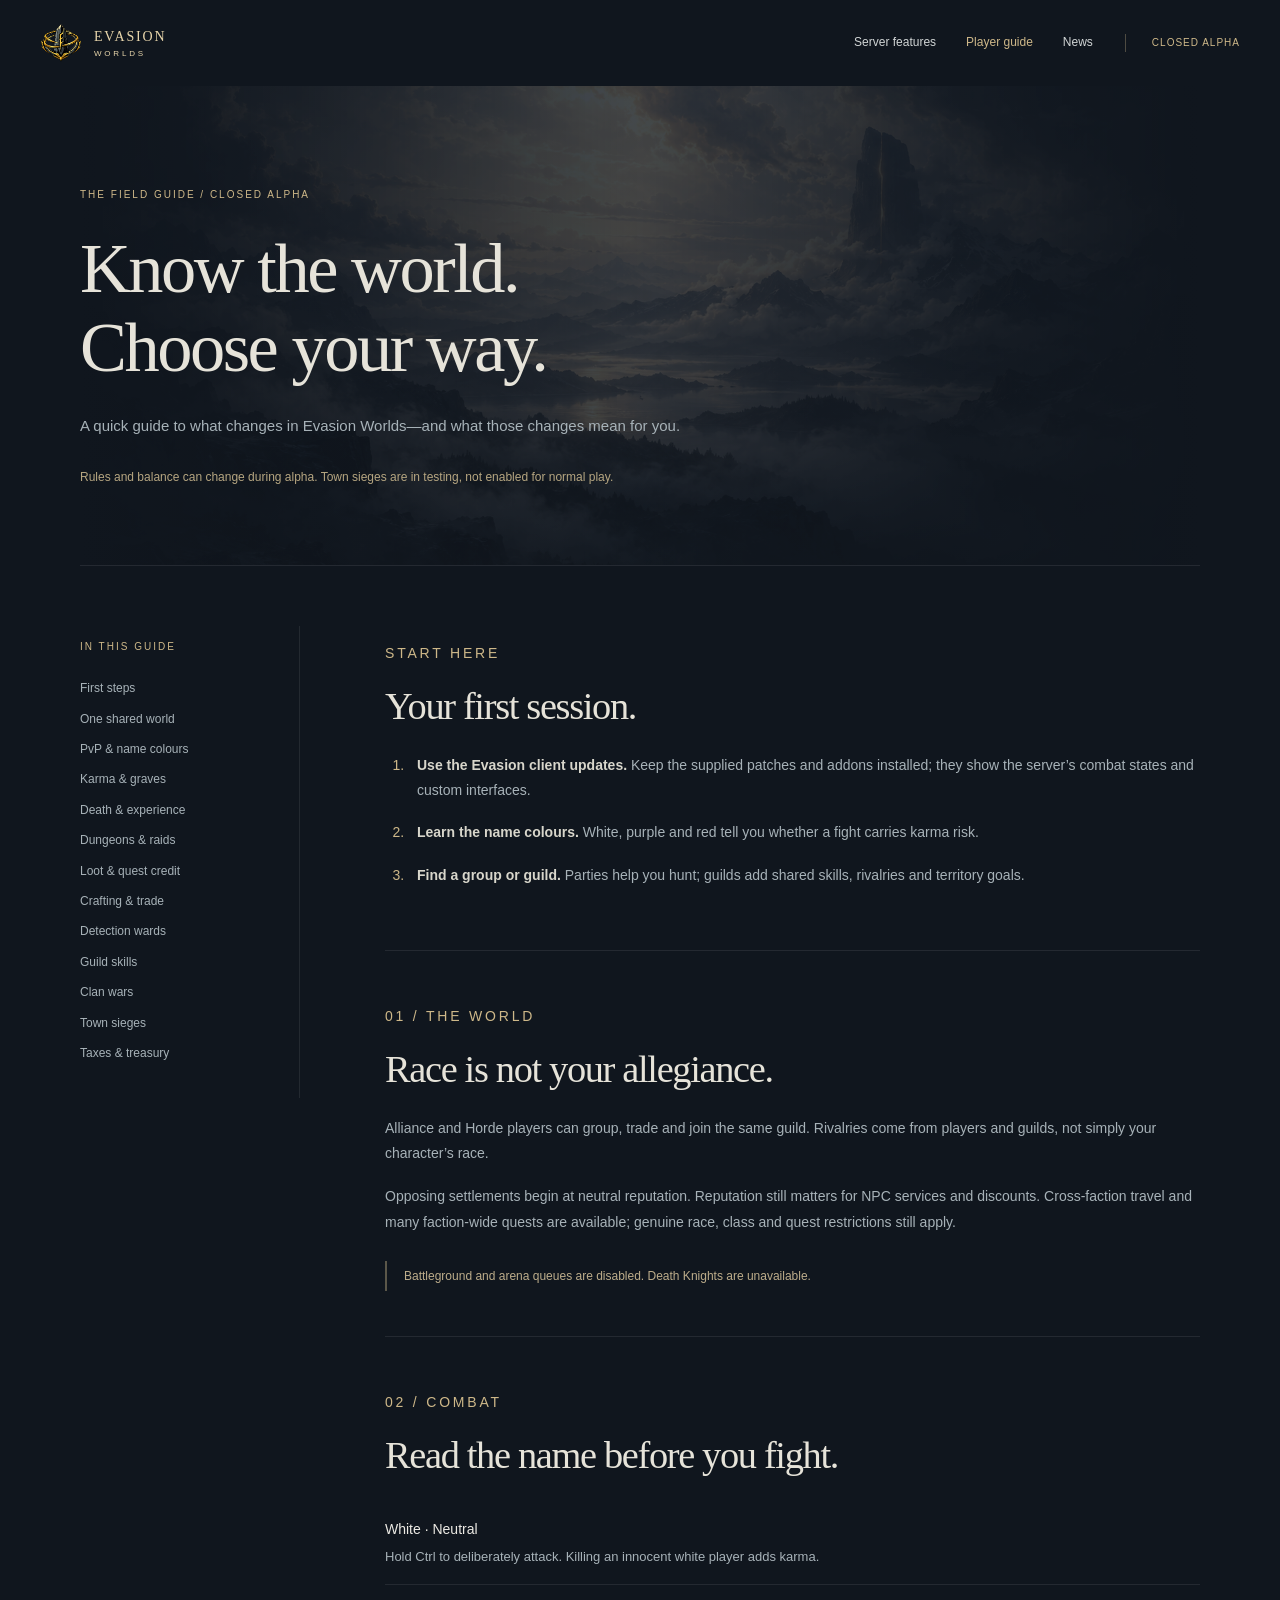
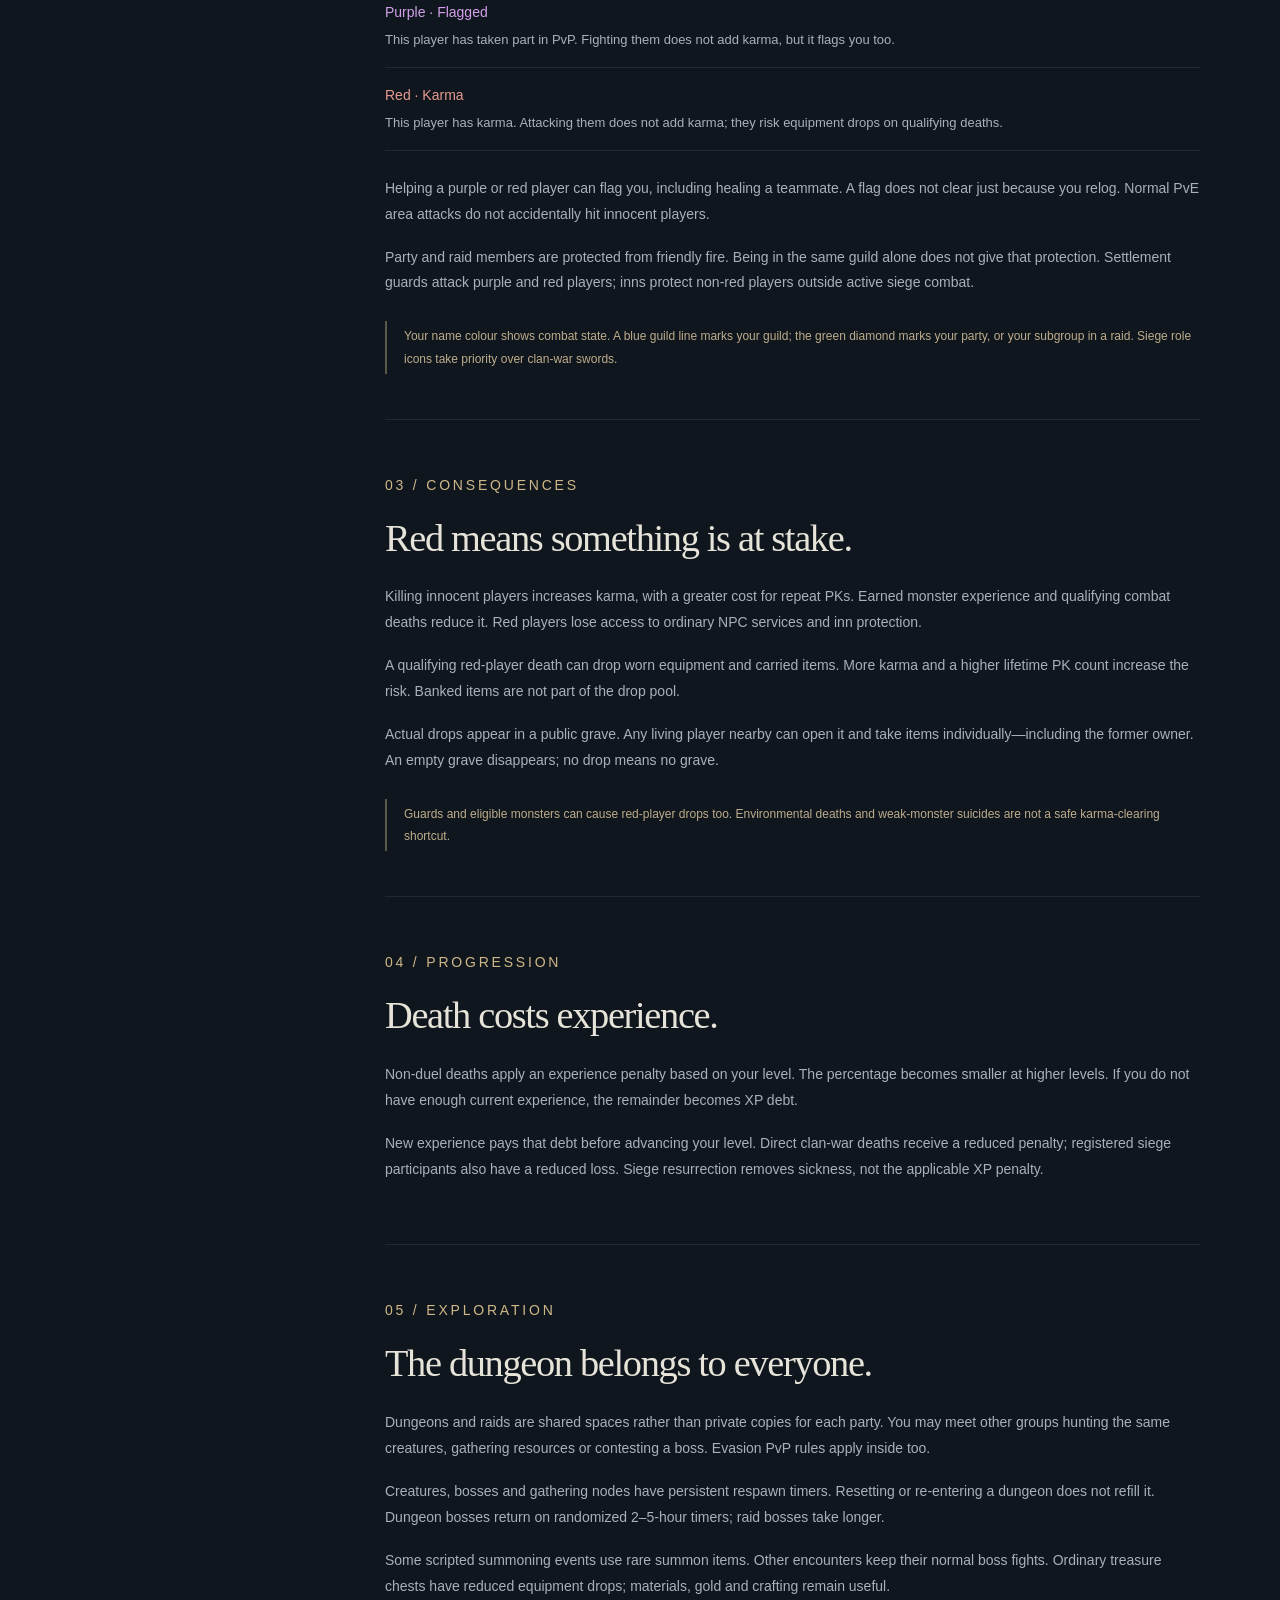
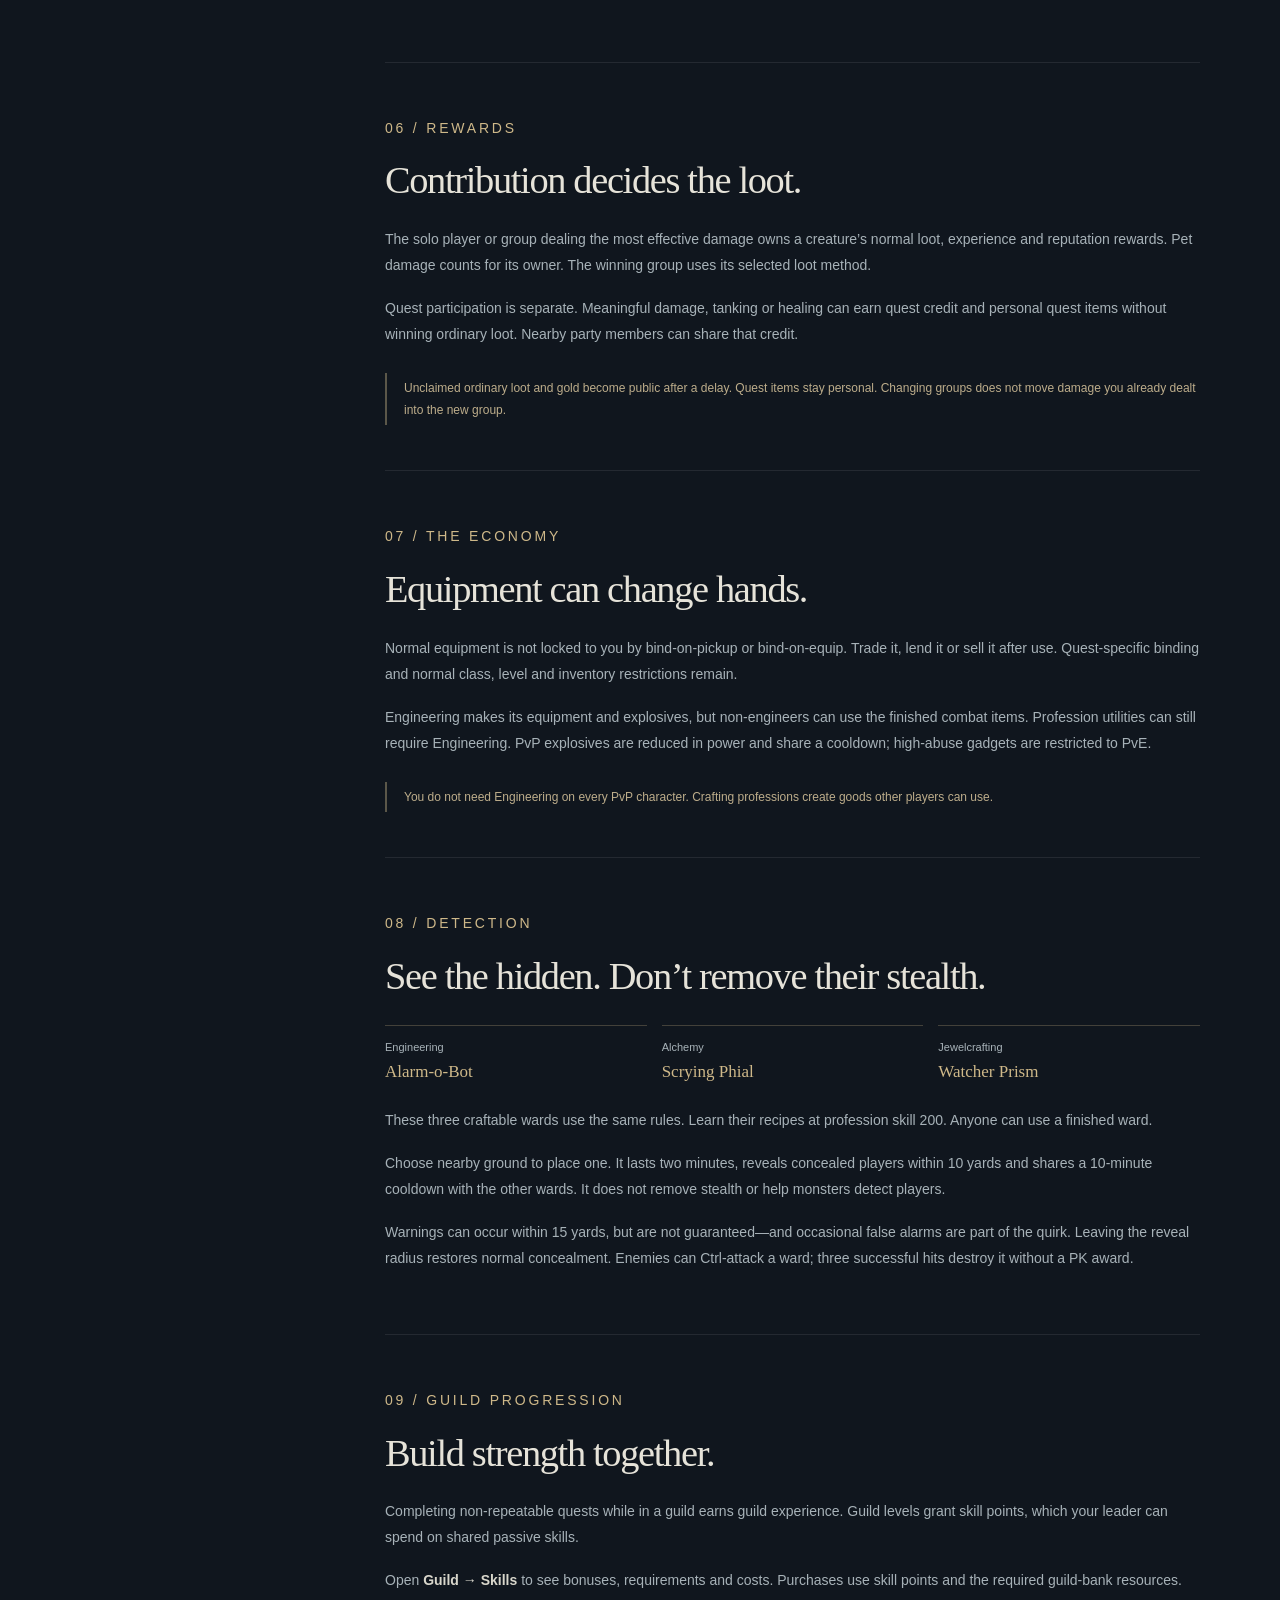
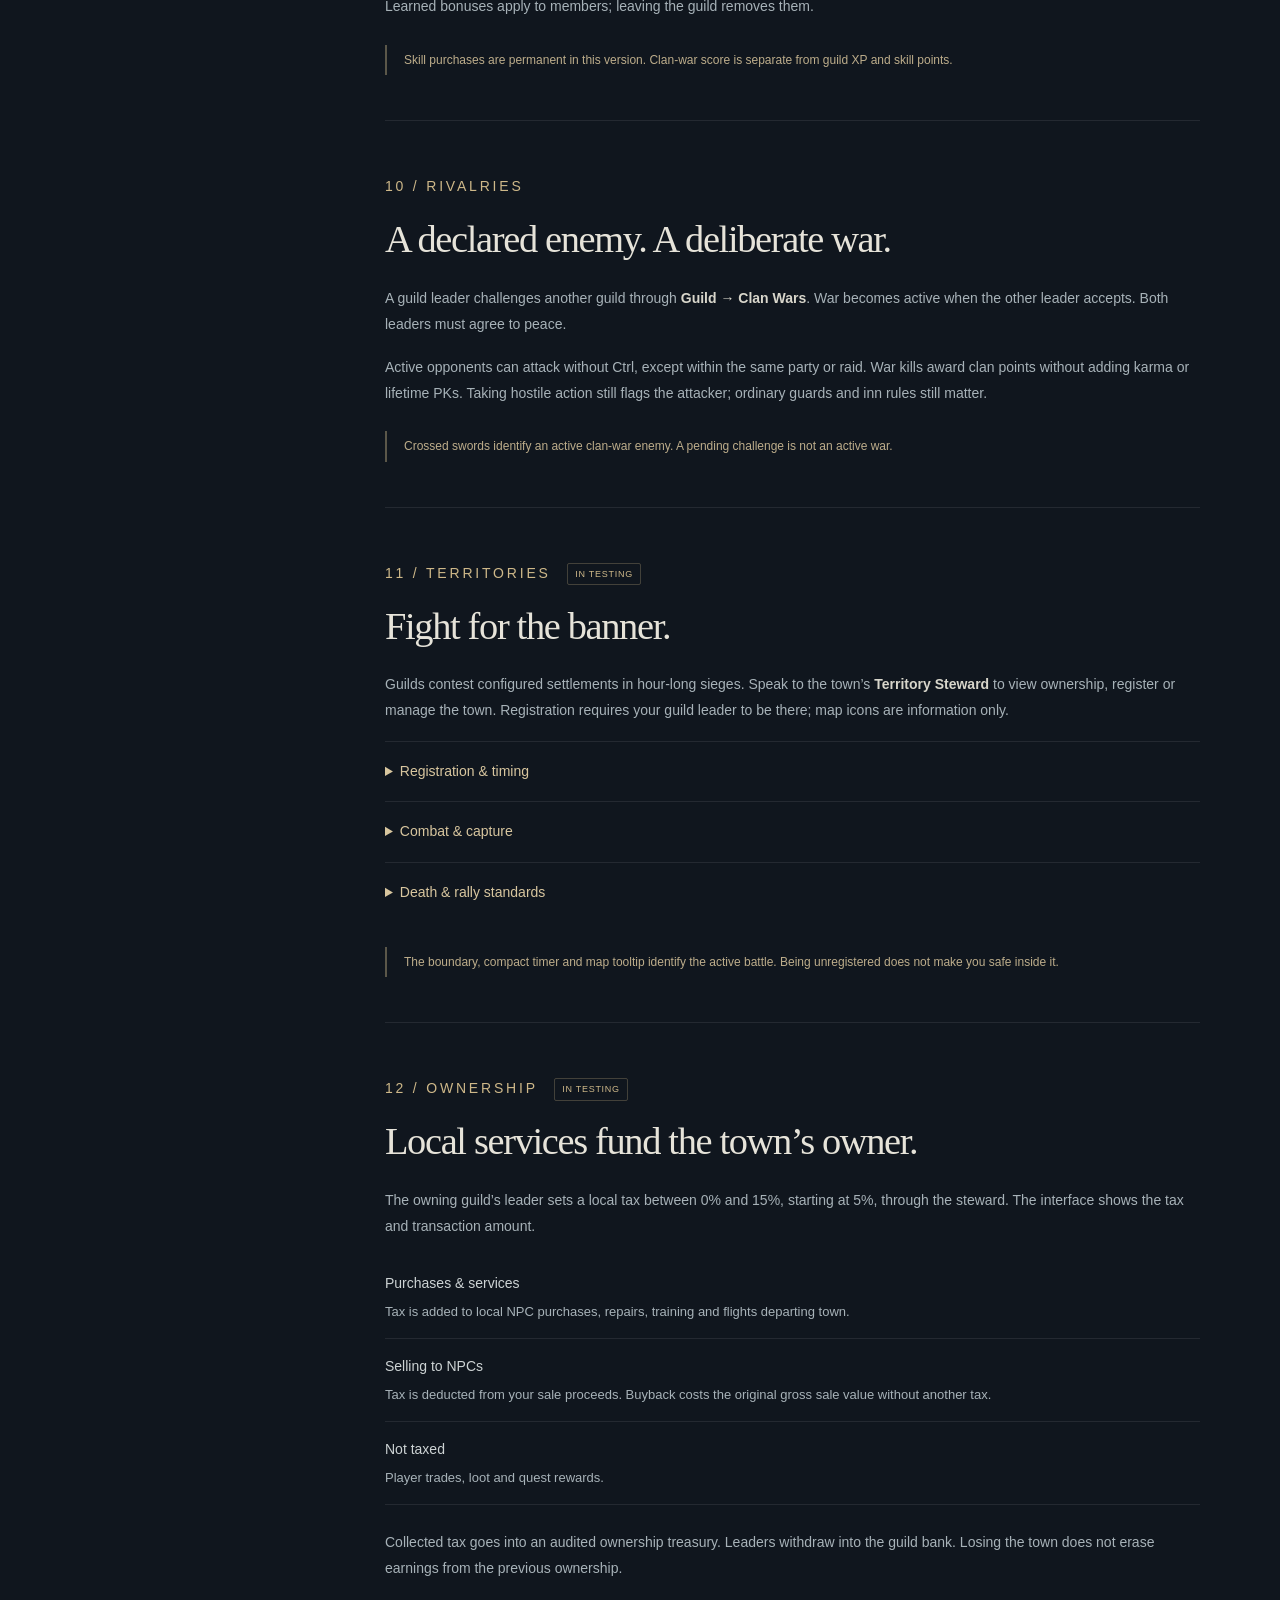
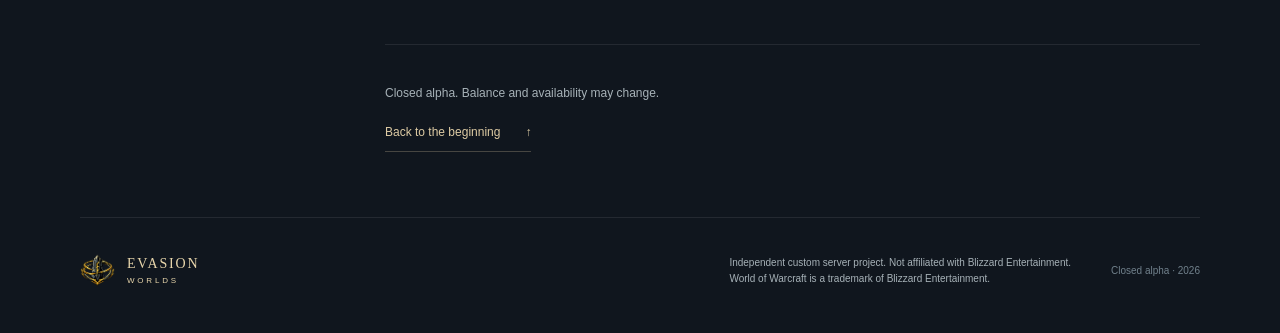
==== guide.html @ bc874b9b "Add practical player onboarding guide for Evasion systems" ====
<!doctype html>
<html lang="en">
<head>
  <meta charset="utf-8">
  <meta name="viewport" content="width=device-width,initial-scale=1">
  <meta name="theme-color" content="#10161e">
  <meta name="description" content="Learn Evasion Worlds: PvP flags, karma, graves, shared dungeons, crafting, guild skills, clan wars, town sieges and taxes.">
  <meta property="og:title" content="Evasion Worlds · Player Guide">
  <meta property="og:description" content="The rules of the world, explained. A practical guide for closed-alpha players.">
  <meta property="og:image" content="https://monolitas.github.io/Evasion-Wow-website/assets/mist-world.png">
  <title>Player Guide · Evasion Worlds</title>
  <link rel="icon" href="assets/evasion-worlds-mark.png" type="image/png">
  <link rel="stylesheet" href="styles.css">
  <link rel="stylesheet" href="guide.css">
</head>
<body class="guide-page">
  <a class="skip-link" href="#main">Skip to content</a>
  <header class="site-header">
    <a class="brand" href="index.html" aria-label="Evasion Worlds home"><img src="assets/evasion-worlds-mark.png" width="42" height="42" alt=""><span>EVASION <small>WORLDS</small></span></a>
    <button class="menu-toggle" aria-controls="navigation" aria-expanded="false" aria-label="Open navigation">Menu <span aria-hidden="true">☰</span></button>
    <nav id="navigation" aria-label="Main navigation"><a href="index.html#progress">Server features</a><a href="guide.html" aria-current="page">Player guide</a><a href="index.html#join">News</a></nav>
    <span class="alpha-label">Closed alpha</span>
  </header>
  <main id="main">
    <section class="guide-hero section-inner" aria-labelledby="guide-title">
      <p class="eyebrow">The field guide / Closed alpha</p>
      <h1 id="guide-title">Know the world.<br>Choose your way.</h1>
      <p>A quick guide to what changes in Evasion Worlds—and what those changes mean for you.</p>
      <p class="guide-note">Rules and balance can change during alpha. Town sieges are in testing, not enabled for normal play.</p>
    </section>
    <div class="guide-layout section-inner">
      <aside class="guide-index">
        <nav aria-label="Guide topics">
          <p class="eyebrow">In this guide</p>
          <a href="#first-steps">First steps</a><a href="#shared-world">One shared world</a>
          <a href="#pvp">PvP &amp; name colours</a><a href="#karma">Karma &amp; graves</a>
          <a href="#death">Death &amp; experience</a><a href="#dungeons">Dungeons &amp; raids</a>
          <a href="#loot">Loot &amp; quest credit</a><a href="#crafting">Crafting &amp; trade</a>
          <a href="#wards">Detection wards</a><a href="#guilds">Guild skills</a>
          <a href="#clan-wars">Clan wars</a><a href="#sieges">Town sieges</a>
          <a href="#taxes">Taxes &amp; treasury</a>
        </nav>
      </aside>
      <div class="guide-articles">
        <section class="guide-section" id="first-steps" aria-labelledby="first-title">
          <p class="eyebrow">Start here</p><h2 id="first-title">Your first session.</h2>
          <ol class="first-steps"><li><strong>Use the Evasion client updates.</strong> Keep the supplied patches and addons installed; they show the server’s combat states and custom interfaces.</li><li><strong>Learn the name colours.</strong> White, purple and red tell you whether a fight carries karma risk.</li><li><strong>Find a group or guild.</strong> Parties help you hunt; guilds add shared skills, rivalries and territory goals.</li></ol>
        </section>
        <section class="guide-section" id="shared-world" aria-labelledby="shared-title">
          <p class="eyebrow">01 / The world</p><h2 id="shared-title">Race is not your allegiance.</h2>
          <p>Alliance and Horde players can group, trade and join the same guild. Rivalries come from players and guilds, not simply your character’s race.</p>
          <p>Opposing settlements begin at neutral reputation. Reputation still matters for NPC services and discounts. Cross-faction travel and many faction-wide quests are available; genuine race, class and quest restrictions still apply.</p>
          <p class="guide-tip">Battleground and arena queues are disabled. Death Knights are unavailable.</p>
        </section>
        <section class="guide-section" id="pvp" aria-labelledby="pvp-title">
          <p class="eyebrow">02 / Combat</p><h2 id="pvp-title">Read the name before you fight.</h2>
          <dl class="colour-key"><div class="state-white"><dt>White · Neutral</dt><dd>Hold Ctrl to deliberately attack. Killing an innocent white player adds karma.</dd></div><div class="state-purple"><dt>Purple · Flagged</dt><dd>This player has taken part in PvP. Fighting them does not add karma, but it flags you too.</dd></div><div class="state-red"><dt>Red · Karma</dt><dd>This player has karma. Attacking them does not add karma; they risk equipment drops on qualifying deaths.</dd></div></dl>
          <p>Helping a purple or red player can flag you, including healing a teammate. A flag does not clear just because you relog. Normal PvE area attacks do not accidentally hit innocent players.</p>
          <p>Party and raid members are protected from friendly fire. Being in the same guild alone does not give that protection. Settlement guards attack purple and red players; inns protect non-red players outside active siege combat.</p>
          <p class="guide-tip">Your name colour shows combat state. A blue guild line marks your guild; the green diamond marks your party, or your subgroup in a raid. Siege role icons take priority over clan-war swords.</p>
        </section>
        <section class="guide-section" id="karma" aria-labelledby="karma-title">
          <p class="eyebrow">03 / Consequences</p><h2 id="karma-title">Red means something is at stake.</h2>
          <p>Killing innocent players increases karma, with a greater cost for repeat PKs. Earned monster experience and qualifying combat deaths reduce it. Red players lose access to ordinary NPC services and inn protection.</p>
          <p>A qualifying red-player death can drop worn equipment and carried items. More karma and a higher lifetime PK count increase the risk. Banked items are not part of the drop pool.</p>
          <p>Actual drops appear in a public grave. Any living player nearby can open it and take items individually—including the former owner. An empty grave disappears; no drop means no grave.</p>
          <p class="guide-tip">Guards and eligible monsters can cause red-player drops too. Environmental deaths and weak-monster suicides are not a safe karma-clearing shortcut.</p>
        </section>
        <section class="guide-section" id="death" aria-labelledby="death-title">
          <p class="eyebrow">04 / Progression</p><h2 id="death-title">Death costs experience.</h2>
          <p>Non-duel deaths apply an experience penalty based on your level. The percentage becomes smaller at higher levels. If you do not have enough current experience, the remainder becomes XP debt.</p>
          <p>New experience pays that debt before advancing your level. Direct clan-war deaths receive a reduced penalty; registered siege participants also have a reduced loss. Siege resurrection removes sickness, not the applicable XP penalty.</p>
        </section>
        <section class="guide-section" id="dungeons" aria-labelledby="dungeon-title">
          <p class="eyebrow">05 / Exploration</p><h2 id="dungeon-title">The dungeon belongs to everyone.</h2>
          <p>Dungeons and raids are shared spaces rather than private copies for each party. You may meet other groups hunting the same creatures, gathering resources or contesting a boss. Evasion PvP rules apply inside too.</p>
          <p>Creatures, bosses and gathering nodes have persistent respawn timers. Resetting or re-entering a dungeon does not refill it. Dungeon bosses return on randomized 2–5-hour timers; raid bosses take longer.</p>
          <p>Some scripted summoning events use rare summon items. Other encounters keep their normal boss fights. Ordinary treasure chests have reduced equipment drops; materials, gold and crafting remain useful.</p>
        </section>
        <section class="guide-section" id="loot" aria-labelledby="loot-title">
          <p class="eyebrow">06 / Rewards</p><h2 id="loot-title">Contribution decides the loot.</h2>
          <p>The solo player or group dealing the most effective damage owns a creature’s normal loot, experience and reputation rewards. Pet damage counts for its owner. The winning group uses its selected loot method.</p>
          <p>Quest participation is separate. Meaningful damage, tanking or healing can earn quest credit and personal quest items without winning ordinary loot. Nearby party members can share that credit.</p>
          <p class="guide-tip">Unclaimed ordinary loot and gold become public after a delay. Quest items stay personal. Changing groups does not move damage you already dealt into the new group.</p>
        </section>
        <section class="guide-section" id="crafting" aria-labelledby="craft-title">
          <p class="eyebrow">07 / The economy</p><h2 id="craft-title">Equipment can change hands.</h2>
          <p>Normal equipment is not locked to you by bind-on-pickup or bind-on-equip. Trade it, lend it or sell it after use. Quest-specific binding and normal class, level and inventory restrictions remain.</p>
          <p>Engineering makes its equipment and explosives, but non-engineers can use the finished combat items. Profession utilities can still require Engineering. PvP explosives are reduced in power and share a cooldown; high-abuse gadgets are restricted to PvE.</p>
          <p class="guide-tip">You do not need Engineering on every PvP character. Crafting professions create goods other players can use.</p>
        </section>
        <section class="guide-section" id="wards" aria-labelledby="ward-title">
          <p class="eyebrow">08 / Detection</p><h2 id="ward-title">See the hidden. Don’t remove their stealth.</h2>
          <div class="ward-list"><span>Engineering <strong>Alarm-o-Bot</strong></span><span>Alchemy <strong>Scrying Phial</strong></span><span>Jewelcrafting <strong>Watcher Prism</strong></span></div>
          <p>These three craftable wards use the same rules. Learn their recipes at profession skill 200. Anyone can use a finished ward.</p>
          <p>Choose nearby ground to place one. It lasts two minutes, reveals concealed players within 10 yards and shares a 10-minute cooldown with the other wards. It does not remove stealth or help monsters detect players.</p>
          <p>Warnings can occur within 15 yards, but are not guaranteed—and occasional false alarms are part of the quirk. Leaving the reveal radius restores normal concealment. Enemies can Ctrl-attack a ward; three successful hits destroy it without a PK award.</p>
        </section>
        <section class="guide-section" id="guilds" aria-labelledby="guild-title">
          <p class="eyebrow">09 / Guild progression</p><h2 id="guild-title">Build strength together.</h2>
          <p>Completing non-repeatable quests while in a guild earns guild experience. Guild levels grant skill points, which your leader can spend on shared passive skills.</p>
          <p>Open <strong>Guild → Skills</strong> to see bonuses, requirements and costs. Purchases use skill points and the required guild-bank resources. Learned bonuses apply to members; leaving the guild removes them.</p>
          <p class="guide-tip">Skill purchases are permanent in this version. Clan-war score is separate from guild XP and skill points.</p>
        </section>
        <section class="guide-section" id="clan-wars" aria-labelledby="war-title">
          <p class="eyebrow">10 / Rivalries</p><h2 id="war-title">A declared enemy. A deliberate war.</h2>
          <p>A guild leader challenges another guild through <strong>Guild → Clan Wars</strong>. War becomes active when the other leader accepts. Both leaders must agree to peace.</p>
          <p>Active opponents can attack without Ctrl, except within the same party or raid. War kills award clan points without adding karma or lifetime PKs. Taking hostile action still flags the attacker; ordinary guards and inn rules still matter.</p>
          <p class="guide-tip">Crossed swords identify an active clan-war enemy. A pending challenge is not an active war.</p>
        </section>
        <section class="guide-section" id="sieges" aria-labelledby="siege-title">
          <p class="eyebrow">11 / Territories <span class="testing-label">In testing</span></p><h2 id="siege-title">Fight for the banner.</h2>
          <p>Guilds contest configured settlements in hour-long sieges. Speak to the town’s <strong>Territory Steward</strong> to view ownership, register or manage the town. Registration requires your guild leader to be there; map icons are information only.</p>
          <details class="guide-details"><summary>Registration &amp; timing</summary><p>Owners receive seven days of protection and choose a five-hour evening window between 15:00 and midnight. After protection expires, a declaration schedules the next day’s siege. Attackers vote for a start time; voting closes at 23:59 on declaration day and registration closes one hour before battle. Times use London time.</p><p>A registered roster is frozen. Switching guilds does not let you change sides. One guild can own only one settlement.</p></details>
          <details class="guide-details"><summary>Combat &amp; capture</summary><p>Everyone inside the siege boundary is flagged, including visitors. Siege combat adds no new karma or PK points; existing red-player drop risks remain. Ordinary town services close.</p><p>A registered attacking guild’s leader channels at the banner for 60 seconds. Moving, disabling crowd control, death or logout interrupt capture; damage alone does not. Capture changes guard loyalty and ejects everyone except the new defending guild. Immediate recapture is possible. Whoever controls the banner at the deadline wins.</p></details>
          <details class="guide-details"><summary>Death &amp; rally standards</summary><p>Defenders resurrect in two-minute waves at their siege graveyard. Attacking leaders can place a destructible clan rally standard outside the boundary. Their members’ nearby siege deaths send ghosts there for two-minute waves. Enemy attacks flag the attacker and warn the owning guild.</p><p>Without a standard, attackers and uninvolved players who die inside cannot corpse-resurrect inside the siege area. Walk your ghost outside to receive the resurrection prompt. Siege resurrection restores health and mana without sickness; death penalties still apply.</p></details>
          <p class="guide-tip">The boundary, compact timer and map tooltip identify the active battle. Being unregistered does not make you safe inside it.</p>
        </section>
        <section class="guide-section" id="taxes" aria-labelledby="tax-title">
          <p class="eyebrow">12 / Ownership <span class="testing-label">In testing</span></p><h2 id="tax-title">Local services fund the town’s owner.</h2>
          <p>The owning guild’s leader sets a local tax between 0% and 15%, starting at 5%, through the steward. The interface shows the tax and transaction amount.</p>
          <dl class="tax-key"><div><dt>Purchases &amp; services</dt><dd>Tax is added to local NPC purchases, repairs, training and flights departing town.</dd></div><div><dt>Selling to NPCs</dt><dd>Tax is deducted from your sale proceeds. Buyback costs the original gross sale value without another tax.</dd></div><div><dt>Not taxed</dt><dd>Player trades, loot and quest rewards.</dd></div></dl>
          <p>Collected tax goes into an audited ownership treasury. Leaders withdraw into the guild bank. Losing the town does not erase earnings from the previous ownership.</p>
        </section>
        <div class="guide-end"><p>Closed alpha. Balance and availability may change.</p><a class="text-link" href="#guide-title">Back to the beginning <span aria-hidden="true">↑</span></a></div>
      </div>
    </div>
  </main>
  <footer class="site-footer section-inner"><a class="brand" href="index.html"><img src="assets/evasion-worlds-mark.png" width="35" height="35" alt=""><span>EVASION <small>WORLDS</small></span></a><p>Independent custom server project. Not affiliated with Blizzard Entertainment.<br>World of Warcraft is a trademark of Blizzard Entertainment.</p><span>Closed alpha · 2026</span></footer>
  <script src="script.js" defer></script>
</body>
</html>
---- styles.css ----
:root{color-scheme:dark;--ink:#10161e;--paper:#e6e3d9;--muted:#a7b2b8;--gold:#ceb889;--line:#ffffff15;--width:min(1120px,calc(100% - 72px))}
*{box-sizing:border-box}html{scroll-behavior:smooth;scroll-padding-top:90px}body{margin:0;background:var(--ink);color:var(--paper);font-family:"Segoe UI",Arial,sans-serif;font-size:15px;line-height:1.8}a{color:inherit;text-decoration:none}button{font:inherit}button,a,summary{-webkit-tap-highlight-color:transparent}a:focus-visible,button:focus-visible,summary:focus-visible{outline:2px solid var(--gold);outline-offset:6px}img{max-width:100%;height:auto}h1,h2,h3,p{margin-top:0}h1,h2,h3{font-family:Georgia,"Times New Roman",serif;font-weight:400}p{color:var(--muted)}.section-inner,.chapter{width:var(--width);margin-inline:auto}.eyebrow{font-size:10px;text-transform:uppercase;letter-spacing:.2em;color:var(--gold);margin-bottom:25px}.skip-link{position:fixed;top:10px;left:12px;background:var(--ink);padding:10px;z-index:99;transform:translateY(-160%)}.skip-link:focus{transform:none}
.site-header{height:86px;position:absolute;top:0;width:100%;z-index:5;display:flex;align-items:center;padding-inline:40px;gap:32px;background:linear-gradient(#10161e80,transparent)}.brand{display:flex;align-items:center;gap:12px;line-height:1.3}.brand img{object-fit:contain}.brand span{font:14px Georgia,serif;letter-spacing:.13em;color:#e7d5ab}.brand small{display:block;font:8px "Segoe UI",sans-serif;letter-spacing:.35em;margin-top:4px}.site-header nav{display:flex;gap:30px;margin-left:auto}.site-header nav a{font-size:12px;color:#d1d5d5}.site-header nav a:hover{color:#eed4a1}.alpha-label{font-size:10px;letter-spacing:.1em;text-transform:uppercase;color:var(--gold);border-left:1px solid #ccb88b55;padding-left:26px}.menu-toggle{display:none}
.hero{min-height:850px;height:min(1000px,100svh);position:relative;isolation:isolate;display:flex;align-items:center;justify-content:center;padding:110px 24px 120px}.hero-art{position:absolute;inset:0;z-index:-2;background:url("assets/mist-world.png") center/cover no-repeat}.hero::before{content:"";position:absolute;inset:0;z-index:-1;background:linear-gradient(#10161e75 0%,#10161e38 30%,#10161e85 64%,var(--ink) 100%)}.hero-content{text-align:center;max-width:780px}.hero-mark{display:block;width:145px;height:145px;object-fit:contain;margin:0 auto 23px;filter:drop-shadow(0 6px 16px #0006)}.wordmark{font:15px Georgia,serif;letter-spacing:.28em;color:var(--gold);margin-bottom:30px}.wordmark span{font:10px "Segoe UI",sans-serif;letter-spacing:.25em}.hero h1{font-size:clamp(44px,5.6vw,76px);line-height:1.14;letter-spacing:-.035em;margin-bottom:24px;text-shadow:0 2px 28px #10161e80}.hero-description{font-size:15px;line-height:1.9;color:#c5cdd0;margin-bottom:35px}.text-link{display:inline-flex;gap:25px;color:#ddcba4;font-size:12px;align-items:center;border-bottom:1px solid #ddcba444;padding-bottom:8px}.text-link:hover{border-color:#ddcba4}.hero-foot{position:absolute;bottom:42px;left:40px;right:40px;display:flex;justify-content:space-between;color:#82939f;font-size:10px;letter-spacing:.04em}
.chapter{display:grid;grid-template-columns:1fr 1fr;gap:110px;padding:120px 0;border-bottom:1px solid var(--line)}h2{font-size:clamp(40px,4.4vw,60px);line-height:1.12;letter-spacing:-.035em;margin-bottom:28px}.chapter-intro>p:last-child{max-width:380px}.chapter-detail article{margin-bottom:34px}.chapter-detail h3{font-size:23px;line-height:1.35;margin-bottom:9px;color:#d6c8aa}.chapter-detail p{font-size:14px;margin-bottom:0;max-width:450px}.chapter-detail .margin-note{font-size:11px;color:#83929b;border-left:1px solid #beaa7555;padding-left:17px;margin-top:42px}
.conflict{padding:120px 0;background:radial-gradient(ellipse at 80% 60%,#26323e45,transparent 75%);border-bottom:1px solid var(--line)}.section-lead{margin-bottom:50px}.pvp-states{display:grid;grid-template-columns:repeat(3,1fr);gap:60px}.pvp-states article{border-top:1px solid #ffffff28;padding-top:23px}.state-name{font:32px Georgia,serif;display:block;line-height:1.2;margin-bottom:17px}.pvp-states h3{font-family:"Segoe UI",sans-serif;font-size:12px;color:#8b9aa3}.pvp-states p{font-size:14px;margin-bottom:0}.neutral .state-name{color:#e8e6df}.flagged .state-name{color:#c99bdd}.karma .state-name{color:#da9687}.conflict-notes{display:flex;gap:60px;margin-top:45px;padding-top:30px;border-top:1px solid var(--line)}.conflict-notes p{font-size:12px;flex:1;color:#8d9ba4;margin-bottom:0}
.development{display:grid;grid-template-columns:1fr 1.25fr;gap:90px;padding:120px 0;border-bottom:1px solid var(--line)}.development>div>p:last-child{max-width:330px}.progress-list{margin:0;align-self:center}.progress-list>div{padding:19px 0;border-bottom:1px solid var(--line)}.progress-list>div:first-child{border-top:1px solid var(--line)}dt{font-size:14px;color:#cdd3d4}dd{margin:3px 0 0;font-size:11px;color:#988e78}.join{padding:120px 0 90px}.join>p:not(.eyebrow){max-width:570px}.join-steps{display:flex;gap:40px;margin:38px 0 55px;padding:24px 0;border-block:1px solid var(--line);font-size:12px;color:#a8b1b5}.join-steps b{font-weight:400;color:var(--gold);margin-right:12px;font-family:Georgia,serif}.faq{max-width:760px}.faq details{border-bottom:1px solid var(--line)}.faq summary{cursor:pointer;padding:19px 0;color:#d3d7d6;font-size:14px}.faq p{font-size:13px;margin:0 0 23px;max-width:640px}.site-footer{display:flex;align-items:center;gap:40px;border-top:1px solid var(--line);padding:35px 0 45px}.site-footer p{font-size:10px;line-height:1.6;margin:0 0 0 auto}.site-footer>span{font-size:10px;white-space:nowrap;color:#71818c}
@media(max-width:900px){:root{--width:calc(100% - 48px)}.site-header{padding-inline:24px;gap:20px}.site-header nav{gap:20px}.alpha-label{display:none}.chapter{gap:55px}.development{gap:45px}.pvp-states{gap:30px}.hero{min-height:800px}.site-footer{flex-wrap:wrap}.site-footer p{margin-left:0}.join-steps{gap:25px}}
@media(max-width:600px){:root{--width:calc(100% - 40px)}html{scroll-padding-top:25px}.site-header{height:75px;padding-inline:20px}.brand span{font-size:12px}.brand img{width:35px}.menu-toggle{display:flex;align-items:center;gap:12px;margin-left:auto;background:none;border:0;color:#d3d5d2;padding:10px;font-size:12px;cursor:pointer}.site-header nav{display:none;position:absolute;right:20px;top:65px;padding:22px;background:#151e27f5;border:1px solid #ffffff20;min-width:190px;flex-direction:column;gap:18px}.site-header nav.open{display:flex}.hero{min-height:760px;height:100svh;padding-inline:20px}.hero-mark{width:120px;height:120px}.hero h1{font-size:45px}.hero-description{font-size:13px}.hero-foot{left:20px;right:20px;bottom:28px;font-size:9px;gap:20px}.hero-foot span:last-child{text-align:right}.chapter,.development{grid-template-columns:1fr;gap:35px;padding:80px 0}h2{font-size:44px}.chapter-detail .margin-note{margin-top:25px}.conflict{padding:80px 0}.pvp-states{grid-template-columns:1fr;gap:35px}.conflict-notes{display:block;margin-top:30px}.conflict-notes p+p{margin-top:20px}.join{padding-top:80px}.join-steps{flex-direction:column;gap:15px}.site-footer{gap:22px}.site-footer p{order:3;width:100%}.site-footer>span{margin-left:auto}}
@media(prefers-reduced-motion:reduce){html{scroll-behavior:auto}}
---- guide.css ----
.guide-page .site-header{position:relative;background:#10161e}
.guide-page .site-header nav a[aria-current=page]{color:var(--gold)}
.guide-hero{position:relative;padding:100px 0 65px;border-bottom:1px solid var(--line)}
.guide-hero::before{content:"";position:absolute;inset:0;z-index:-1;background:linear-gradient(90deg,var(--ink),#10161ea8,var(--ink)),url("assets/mist-world.png") center 45%/cover;opacity:.65}
.guide-hero h1{font-size:clamp(44px,5.5vw,72px);line-height:1.12;letter-spacing:-.035em;margin-bottom:25px}
.guide-hero>p:not(.eyebrow){max-width:610px}
.guide-hero .guide-note{font-size:12px;color:#b6a681;margin-top:28px}
.guide-layout{display:grid;grid-template-columns:220px minmax(0,1fr);gap:85px;padding-top:60px}
.guide-index nav{position:sticky;top:30px;padding:12px 0 30px;border-right:1px solid var(--line)}
.guide-index .eyebrow{margin-bottom:17px}
.guide-index a{display:block;padding:5px 20px 5px 0;font-size:12px;color:#a7b2b8;line-height:1.7}
.guide-index a:hover{color:var(--gold)}
.guide-section{padding:15px 0 45px;margin-bottom:38px;border-bottom:1px solid var(--line);scroll-margin-top:30px}
.guide-section .eyebrow{margin-bottom:16px}
.guide-section h2{font-size:clamp(29px,3vw,39px);line-height:1.22;margin-bottom:23px}
.guide-section p{font-size:14px;line-height:1.85;margin-bottom:17px}
.guide-section strong{font-weight:600;color:#d8d6cb}
.guide-section .guide-tip{font-size:12px;color:#bdad8b;border-left:2px solid #ceb88966;padding:4px 0 4px 17px;margin-top:25px;margin-bottom:0}
.first-steps{margin:0;padding-left:23px;color:var(--muted);font-size:14px}
.first-steps li{padding-left:9px;margin-bottom:17px}
.first-steps li::marker{color:var(--gold)}
.colour-key,.tax-key{margin:0 0 25px}
.colour-key>div,.tax-key>div{padding:15px 0;border-bottom:1px solid var(--line)}
.colour-key dt,.tax-key dt{font-size:14px;margin-bottom:4px}
.colour-key dd,.tax-key dd{font-size:13px;color:var(--muted);line-height:1.75}
.state-white dt{color:#eceae4}.state-purple dt{color:#d2a0ea}.state-red dt{color:#e59a91}
.ward-list{display:grid;grid-template-columns:repeat(3,1fr);gap:15px;margin:26px 0}
.ward-list span{border-top:1px solid #ceb88944;padding-top:12px;color:var(--muted);font-size:11px}
.ward-list strong{display:block;font:17px Georgia,serif;margin-top:4px;color:var(--gold)}
.testing-label{display:inline-block;margin-left:10px;font-size:9px;letter-spacing:.08em;padding:2px 7px;border:1px solid #ceb88944;border-radius:2px;vertical-align:middle}
.guide-details{border-top:1px solid var(--line)}
.guide-details summary{padding:17px 0;cursor:pointer;font-size:14px;color:#d8c69f}
.guide-details summary:hover{color:#f2dbaa}
.guide-details p{font-size:13px;padding-left:17px;border-left:1px solid #ceb88933}
.guide-end{padding:0 0 65px}.guide-end p{font-size:12px}
@media(max-width:900px){.guide-layout{gap:40px;grid-template-columns:180px minmax(0,1fr)}.guide-hero{padding-top:70px}.ward-list{grid-template-columns:1fr;gap:10px}.ward-list span{display:flex;justify-content:space-between;align-items:center;gap:15px}.ward-list strong{margin:0}}
@media(max-width:600px){.guide-layout{display:block;padding-top:30px}.guide-hero{padding:55px 0 35px}.guide-index nav{position:static;border:0;border-bottom:1px solid var(--line);margin-bottom:35px;display:flex;flex-wrap:wrap;gap:6px 20px}.guide-index .eyebrow{width:100%;margin-bottom:8px}.guide-index a{padding:3px 0;font-size:12px}.guide-section{padding-bottom:30px;margin-bottom:25px}.guide-section h2{font-size:30px}.guide-section p{font-size:14px}.guide-end{padding-bottom:40px}}
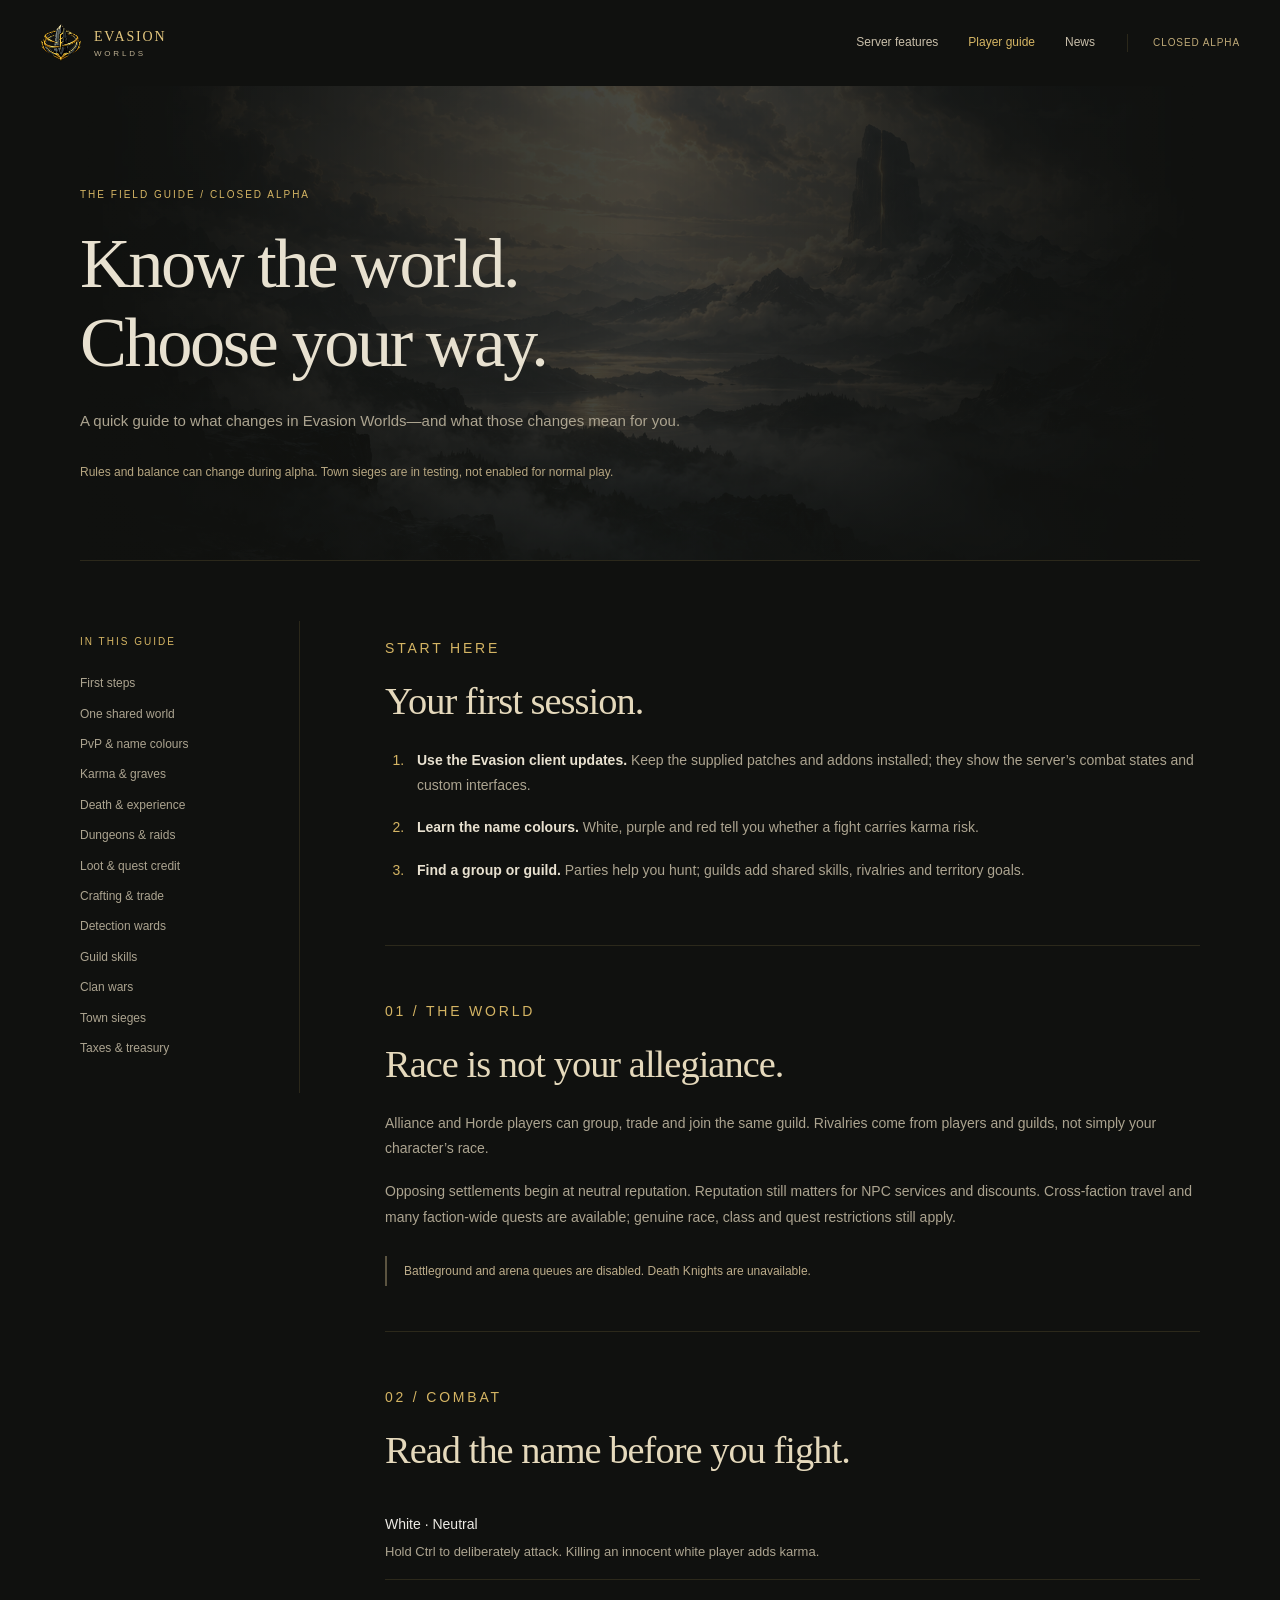
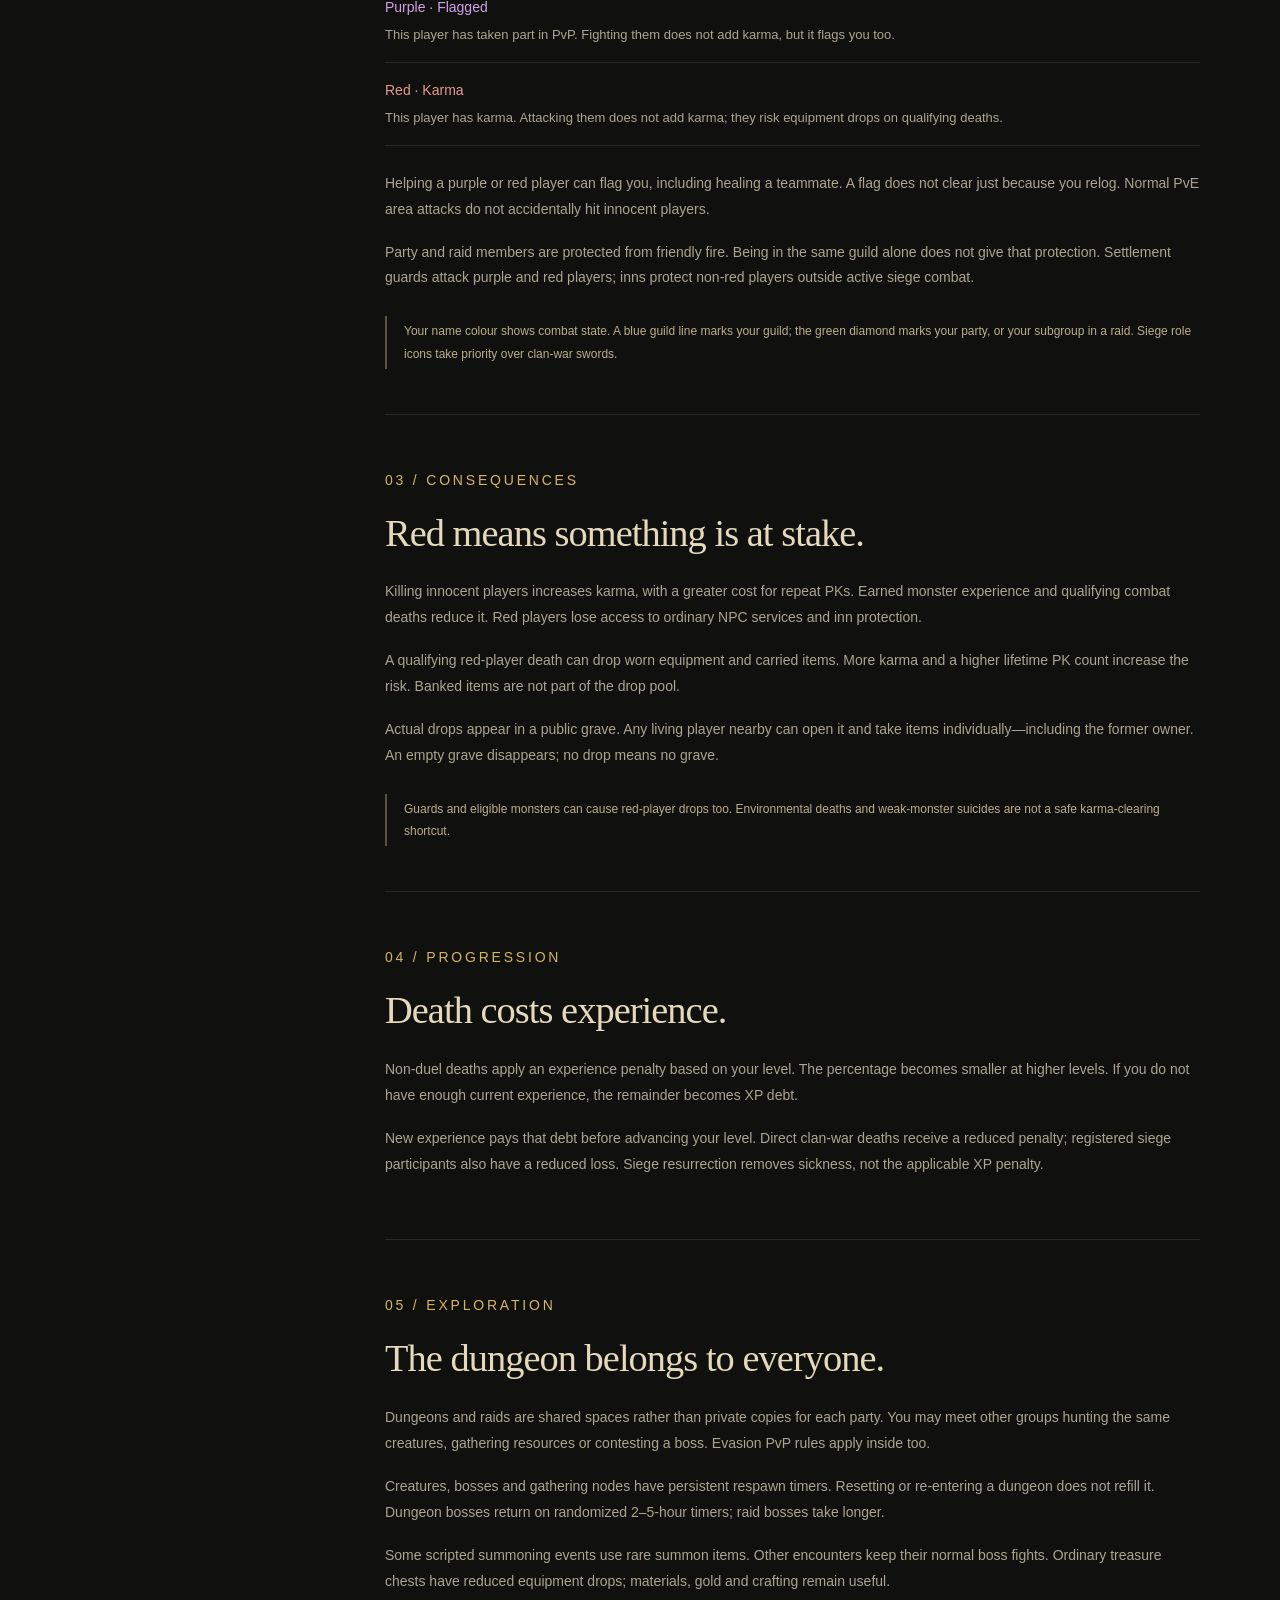
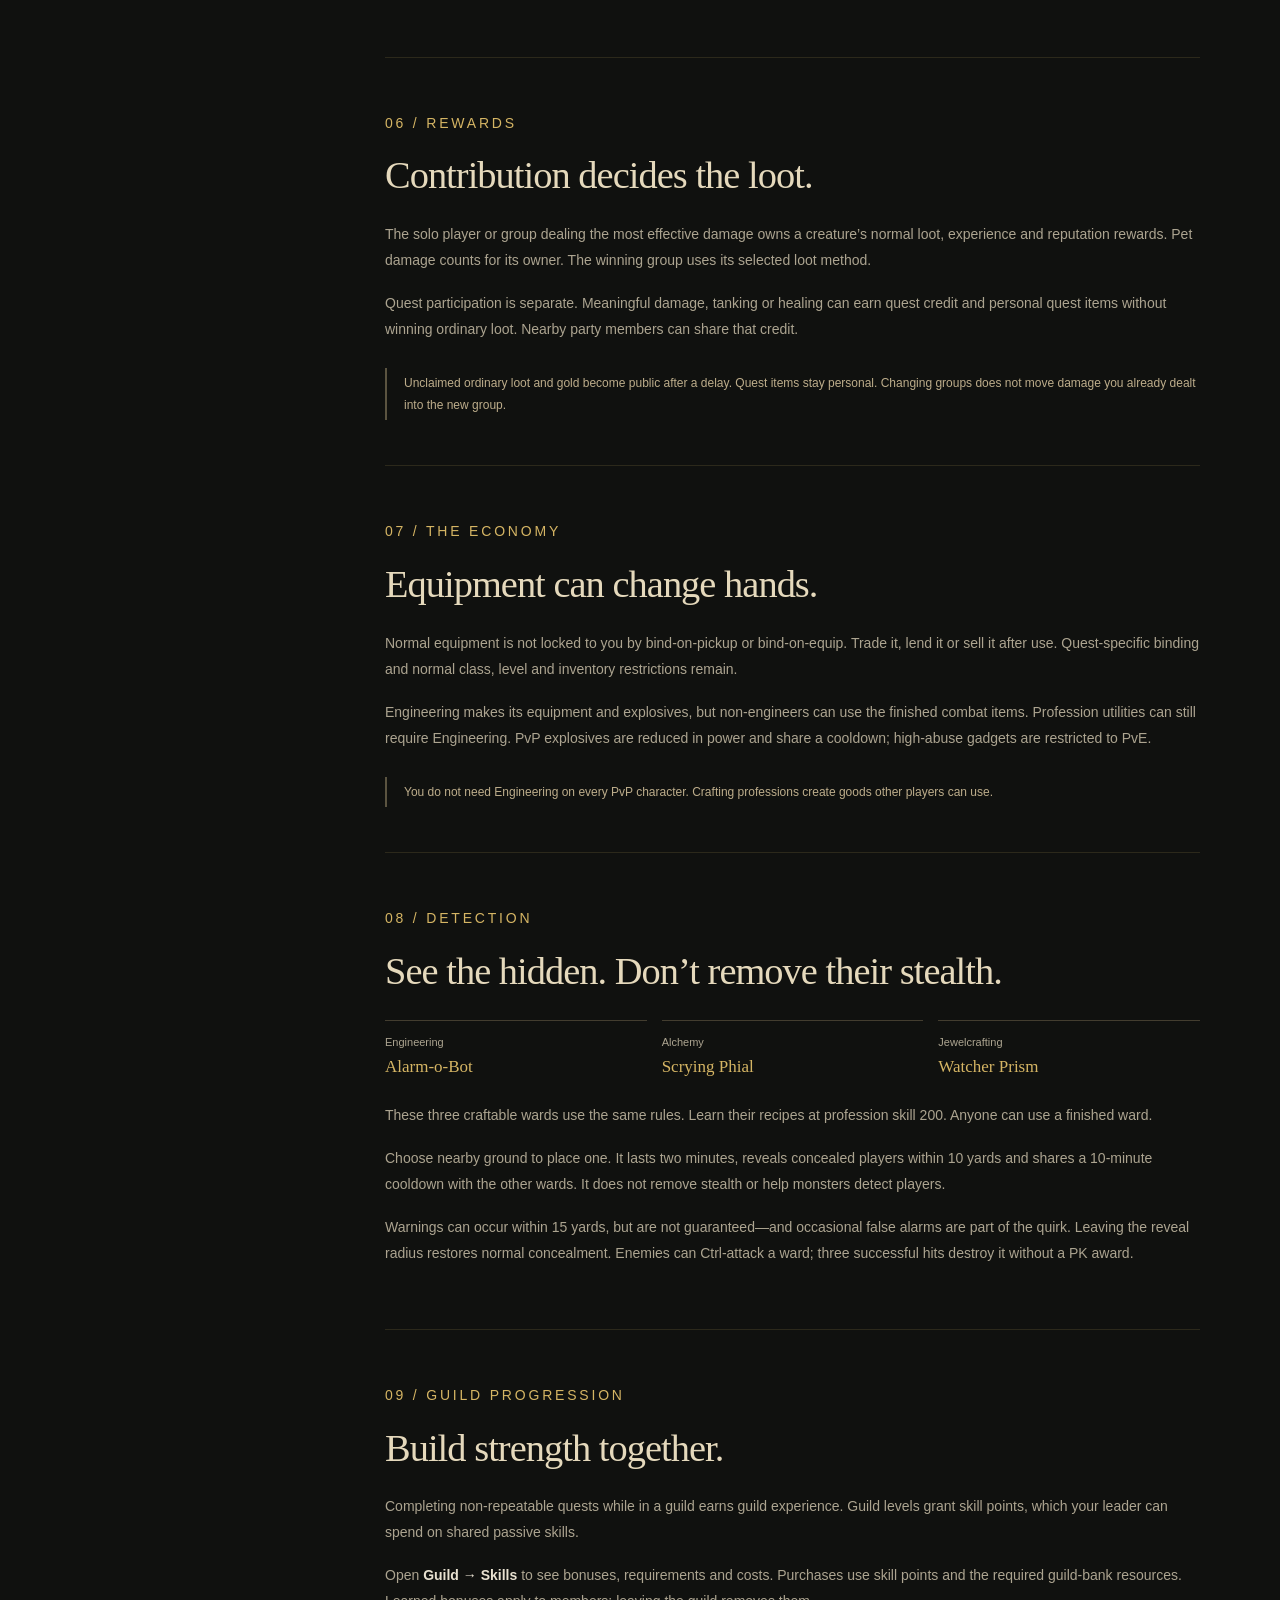
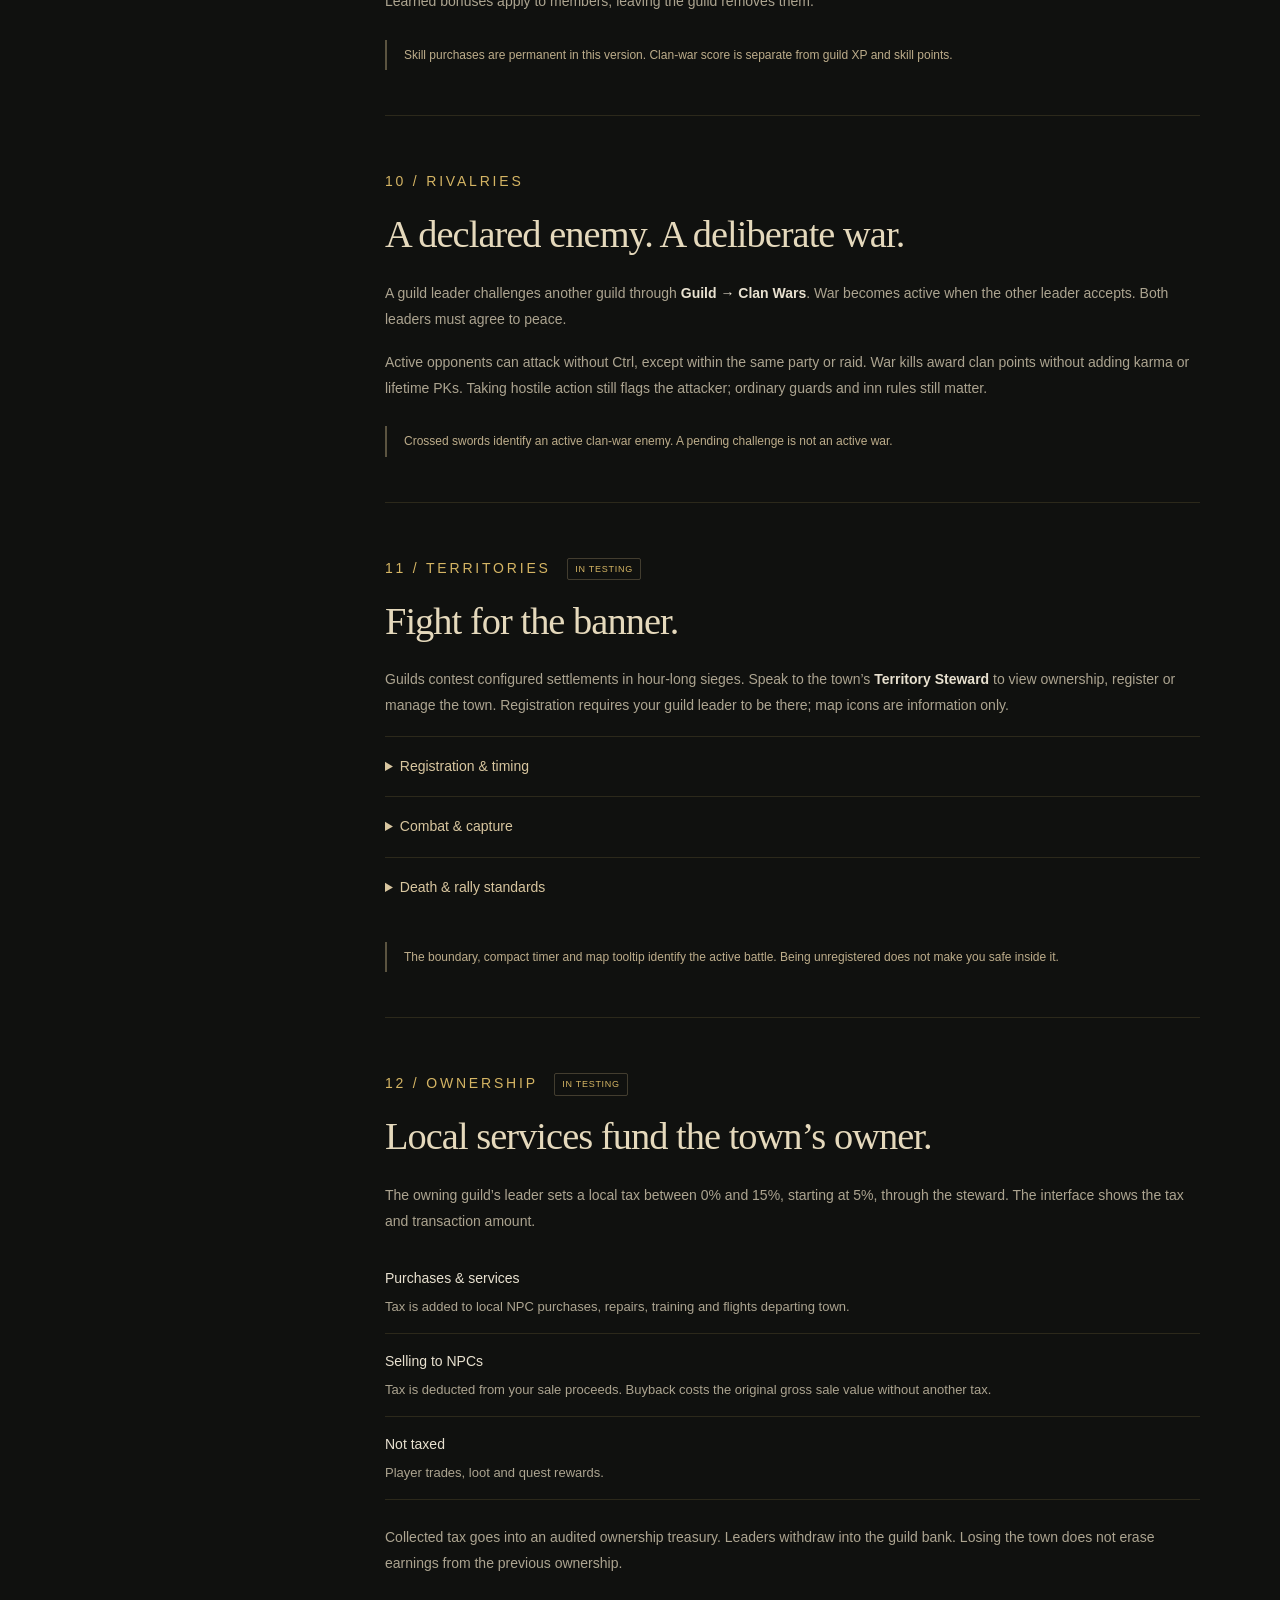
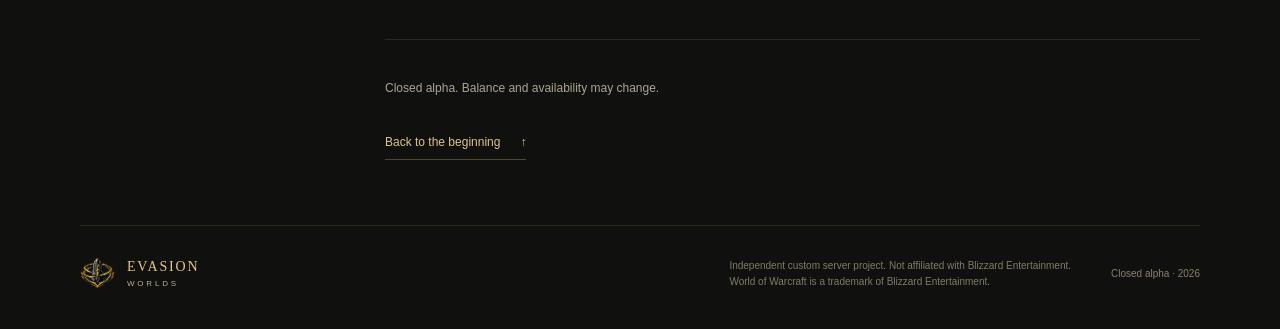
==== commit ed5a4eaa: "Preserve player guide and align its theme" ====
--- a/guide.html
+++ b/guide.html
@@ -3,22 +3,23 @@
 <head>
   <meta charset="utf-8">
   <meta name="viewport" content="width=device-width,initial-scale=1">
-  <meta name="theme-color" content="#10161e">
+  <meta name="theme-color" content="#10110f">
   <meta name="description" content="Learn Evasion Worlds: PvP flags, karma, graves, shared dungeons, crafting, guild skills, clan wars, town sieges and taxes.">
   <meta property="og:title" content="Evasion Worlds · Player Guide">
   <meta property="og:description" content="The rules of the world, explained. A practical guide for closed-alpha players.">
   <meta property="og:image" content="https://monolitas.github.io/Evasion-Wow-website/assets/mist-world.png">
   <title>Player Guide · Evasion Worlds</title>
+  <link rel="icon" href="assets/evasion-worlds.ico" sizes="any">
   <link rel="icon" href="assets/evasion-worlds-mark.png" type="image/png">
-  <link rel="stylesheet" href="styles.css">
-  <link rel="stylesheet" href="guide.css">
+  <link rel="stylesheet" href="styles.css?v=1.2.1">
+  <link rel="stylesheet" href="guide.css?v=1.2.1">
 </head>
 <body class="guide-page">
   <a class="skip-link" href="#main">Skip to content</a>
   <header class="site-header">
     <a class="brand" href="index.html" aria-label="Evasion Worlds home"><img src="assets/evasion-worlds-mark.png" width="42" height="42" alt=""><span>EVASION <small>WORLDS</small></span></a>
     <button class="menu-toggle" aria-controls="navigation" aria-expanded="false" aria-label="Open navigation">Menu <span aria-hidden="true">☰</span></button>
-    <nav id="navigation" aria-label="Main navigation"><a href="index.html#progress">Server features</a><a href="guide.html" aria-current="page">Player guide</a><a href="index.html#join">News</a></nav>
+    <nav id="navigation" aria-label="Main navigation"><a href="index.html#world">Server features</a><a href="guide.html" aria-current="page">Player guide</a><a href="index.html#join">News</a></nav>
     <span class="alpha-label">Closed alpha</span>
   </header>
   <main id="main">
--- a/styles.css
+++ b/styles.css
@@ -1,10 +1,11 @@
-:root{color-scheme:dark;--ink:#10161e;--paper:#e6e3d9;--muted:#a7b2b8;--gold:#ceb889;--line:#ffffff15;--width:min(1120px,calc(100% - 72px))}
-*{box-sizing:border-box}html{scroll-behavior:smooth;scroll-padding-top:90px}body{margin:0;background:var(--ink);color:var(--paper);font-family:"Segoe UI",Arial,sans-serif;font-size:15px;line-height:1.8}a{color:inherit;text-decoration:none}button{font:inherit}button,a,summary{-webkit-tap-highlight-color:transparent}a:focus-visible,button:focus-visible,summary:focus-visible{outline:2px solid var(--gold);outline-offset:6px}img{max-width:100%;height:auto}h1,h2,h3,p{margin-top:0}h1,h2,h3{font-family:Georgia,"Times New Roman",serif;font-weight:400}p{color:var(--muted)}.section-inner,.chapter{width:var(--width);margin-inline:auto}.eyebrow{font-size:10px;text-transform:uppercase;letter-spacing:.2em;color:var(--gold);margin-bottom:25px}.skip-link{position:fixed;top:10px;left:12px;background:var(--ink);padding:10px;z-index:99;transform:translateY(-160%)}.skip-link:focus{transform:none}
-.site-header{height:86px;position:absolute;top:0;width:100%;z-index:5;display:flex;align-items:center;padding-inline:40px;gap:32px;background:linear-gradient(#10161e80,transparent)}.brand{display:flex;align-items:center;gap:12px;line-height:1.3}.brand img{object-fit:contain}.brand span{font:14px Georgia,serif;letter-spacing:.13em;color:#e7d5ab}.brand small{display:block;font:8px "Segoe UI",sans-serif;letter-spacing:.35em;margin-top:4px}.site-header nav{display:flex;gap:30px;margin-left:auto}.site-header nav a{font-size:12px;color:#d1d5d5}.site-header nav a:hover{color:#eed4a1}.alpha-label{font-size:10px;letter-spacing:.1em;text-transform:uppercase;color:var(--gold);border-left:1px solid #ccb88b55;padding-left:26px}.menu-toggle{display:none}
-.hero{min-height:850px;height:min(1000px,100svh);position:relative;isolation:isolate;display:flex;align-items:center;justify-content:center;padding:110px 24px 120px}.hero-art{position:absolute;inset:0;z-index:-2;background:url("assets/mist-world.png") center/cover no-repeat}.hero::before{content:"";position:absolute;inset:0;z-index:-1;background:linear-gradient(#10161e75 0%,#10161e38 30%,#10161e85 64%,var(--ink) 100%)}.hero-content{text-align:center;max-width:780px}.hero-mark{display:block;width:145px;height:145px;object-fit:contain;margin:0 auto 23px;filter:drop-shadow(0 6px 16px #0006)}.wordmark{font:15px Georgia,serif;letter-spacing:.28em;color:var(--gold);margin-bottom:30px}.wordmark span{font:10px "Segoe UI",sans-serif;letter-spacing:.25em}.hero h1{font-size:clamp(44px,5.6vw,76px);line-height:1.14;letter-spacing:-.035em;margin-bottom:24px;text-shadow:0 2px 28px #10161e80}.hero-description{font-size:15px;line-height:1.9;color:#c5cdd0;margin-bottom:35px}.text-link{display:inline-flex;gap:25px;color:#ddcba4;font-size:12px;align-items:center;border-bottom:1px solid #ddcba444;padding-bottom:8px}.text-link:hover{border-color:#ddcba4}.hero-foot{position:absolute;bottom:42px;left:40px;right:40px;display:flex;justify-content:space-between;color:#82939f;font-size:10px;letter-spacing:.04em}
-.chapter{display:grid;grid-template-columns:1fr 1fr;gap:110px;padding:120px 0;border-bottom:1px solid var(--line)}h2{font-size:clamp(40px,4.4vw,60px);line-height:1.12;letter-spacing:-.035em;margin-bottom:28px}.chapter-intro>p:last-child{max-width:380px}.chapter-detail article{margin-bottom:34px}.chapter-detail h3{font-size:23px;line-height:1.35;margin-bottom:9px;color:#d6c8aa}.chapter-detail p{font-size:14px;margin-bottom:0;max-width:450px}.chapter-detail .margin-note{font-size:11px;color:#83929b;border-left:1px solid #beaa7555;padding-left:17px;margin-top:42px}
-.conflict{padding:120px 0;background:radial-gradient(ellipse at 80% 60%,#26323e45,transparent 75%);border-bottom:1px solid var(--line)}.section-lead{margin-bottom:50px}.pvp-states{display:grid;grid-template-columns:repeat(3,1fr);gap:60px}.pvp-states article{border-top:1px solid #ffffff28;padding-top:23px}.state-name{font:32px Georgia,serif;display:block;line-height:1.2;margin-bottom:17px}.pvp-states h3{font-family:"Segoe UI",sans-serif;font-size:12px;color:#8b9aa3}.pvp-states p{font-size:14px;margin-bottom:0}.neutral .state-name{color:#e8e6df}.flagged .state-name{color:#c99bdd}.karma .state-name{color:#da9687}.conflict-notes{display:flex;gap:60px;margin-top:45px;padding-top:30px;border-top:1px solid var(--line)}.conflict-notes p{font-size:12px;flex:1;color:#8d9ba4;margin-bottom:0}
-.development{display:grid;grid-template-columns:1fr 1.25fr;gap:90px;padding:120px 0;border-bottom:1px solid var(--line)}.development>div>p:last-child{max-width:330px}.progress-list{margin:0;align-self:center}.progress-list>div{padding:19px 0;border-bottom:1px solid var(--line)}.progress-list>div:first-child{border-top:1px solid var(--line)}dt{font-size:14px;color:#cdd3d4}dd{margin:3px 0 0;font-size:11px;color:#988e78}.join{padding:120px 0 90px}.join>p:not(.eyebrow){max-width:570px}.join-steps{display:flex;gap:40px;margin:38px 0 55px;padding:24px 0;border-block:1px solid var(--line);font-size:12px;color:#a8b1b5}.join-steps b{font-weight:400;color:var(--gold);margin-right:12px;font-family:Georgia,serif}.faq{max-width:760px}.faq details{border-bottom:1px solid var(--line)}.faq summary{cursor:pointer;padding:19px 0;color:#d3d7d6;font-size:14px}.faq p{font-size:13px;margin:0 0 23px;max-width:640px}.site-footer{display:flex;align-items:center;gap:40px;border-top:1px solid var(--line);padding:35px 0 45px}.site-footer p{font-size:10px;line-height:1.6;margin:0 0 0 auto}.site-footer>span{font-size:10px;white-space:nowrap;color:#71818c}
-@media(max-width:900px){:root{--width:calc(100% - 48px)}.site-header{padding-inline:24px;gap:20px}.site-header nav{gap:20px}.alpha-label{display:none}.chapter{gap:55px}.development{gap:45px}.pvp-states{gap:30px}.hero{min-height:800px}.site-footer{flex-wrap:wrap}.site-footer p{margin-left:0}.join-steps{gap:25px}}
-@media(max-width:600px){:root{--width:calc(100% - 40px)}html{scroll-padding-top:25px}.site-header{height:75px;padding-inline:20px}.brand span{font-size:12px}.brand img{width:35px}.menu-toggle{display:flex;align-items:center;gap:12px;margin-left:auto;background:none;border:0;color:#d3d5d2;padding:10px;font-size:12px;cursor:pointer}.site-header nav{display:none;position:absolute;right:20px;top:65px;padding:22px;background:#151e27f5;border:1px solid #ffffff20;min-width:190px;flex-direction:column;gap:18px}.site-header nav.open{display:flex}.hero{min-height:760px;height:100svh;padding-inline:20px}.hero-mark{width:120px;height:120px}.hero h1{font-size:45px}.hero-description{font-size:13px}.hero-foot{left:20px;right:20px;bottom:28px;font-size:9px;gap:20px}.hero-foot span:last-child{text-align:right}.chapter,.development{grid-template-columns:1fr;gap:35px;padding:80px 0}h2{font-size:44px}.chapter-detail .margin-note{margin-top:25px}.conflict{padding:80px 0}.pvp-states{grid-template-columns:1fr;gap:35px}.conflict-notes{display:block;margin-top:30px}.conflict-notes p+p{margin-top:20px}.join{padding-top:80px}.join-steps{flex-direction:column;gap:15px}.site-footer{gap:22px}.site-footer p{order:3;width:100%}.site-footer>span{margin-left:auto}}
-@media(prefers-reduced-motion:reduce){html{scroll-behavior:auto}}
+:root{color-scheme:dark;--ink:#10110f;--stone:#171813;--paper:#e8e1d0;--muted:#aca490;--gold:#d5b564;--line:#d5b56424;--width:min(1120px,calc(100% - 80px))}
+*{box-sizing:border-box}html{scroll-behavior:smooth;scroll-padding-top:36px}body{margin:0;background:var(--ink);color:var(--paper);font:15px/1.8 "Segoe UI",Arial,sans-serif}a{color:inherit;text-decoration:none}button{font:inherit}a,button{-webkit-tap-highlight-color:transparent}a:focus-visible,button:focus-visible{outline:2px solid var(--gold);outline-offset:6px}img{max-width:100%;height:auto}h1,h2,h3,p{margin-top:0}h1,h2,h3{font-family:Georgia,"Times New Roman",serif;font-weight:400}p{color:var(--muted)}.section-inner{width:var(--width);margin-inline:auto}.eyebrow{margin-bottom:20px;color:var(--gold);font-size:10px;letter-spacing:.2em;text-transform:uppercase}.skip-link{position:fixed;top:12px;left:12px;z-index:20;padding:10px 18px;background:var(--ink);transform:translateY(-160%)}.skip-link:focus{transform:none}
+.site-header{position:absolute;inset:0 0 auto;z-index:5;display:flex;align-items:center;gap:32px;min-height:86px;padding:0 40px;background:linear-gradient(#10110fbb,transparent)}.brand{display:flex;align-items:center;gap:12px;line-height:1.3}.brand img{object-fit:contain}.brand span{color:#e3c77f;font:14px Georgia,serif;letter-spacing:.13em}.brand small{display:block;margin-top:4px;color:#bbae90;font:8px "Segoe UI",sans-serif;letter-spacing:.35em}.site-header nav{display:flex;gap:30px;margin-left:auto}.site-header nav a{color:#c9bfaa;font-size:12px;transition:color .2s}.site-header nav a:hover{color:#f0d488}.alpha-label{display:flex;align-items:center;gap:9px;padding-left:25px;border-left:1px solid var(--line);color:#bfaa78;font-size:10px;letter-spacing:.09em;text-transform:uppercase;white-space:nowrap}.alpha-label i{width:4px;height:4px;background:var(--gold);transform:rotate(45deg)}.menu-toggle{display:none}
+.hero{position:relative;isolation:isolate;display:grid;place-items:center;min-height:720px;height:min(900px,100svh);padding:105px 24px 100px}.hero-art{position:absolute;inset:0;z-index:-3;background:url("assets/mist-world.png") center/cover no-repeat}.hero::before,.hero::after{content:"";position:absolute;inset:0;z-index:-2;pointer-events:none}.hero::before{background:radial-gradient(ellipse at 50% 32%,#e2bd6b12,#10110f8a 88%)}.hero::after{z-index:-1;background:linear-gradient(#10110f85,#14120d45 30%,#10110f85 66%,var(--ink))}.hero-content{text-align:center;max-width:750px}.hero-mark{display:block;width:220px;height:220px;object-fit:contain;margin:0 auto 24px;filter:drop-shadow(0 0 18px #080908)}.hero h1{margin:0;color:#e9cc83;font-size:clamp(38px,4.7vw,62px);line-height:1.1;letter-spacing:.2em;padding-left:.2em;text-shadow:0 3px 20px #0009}.hero h1 span{display:block;margin-top:15px;padding-left:.45em;color:#c9bfa8;font:14px "Segoe UI",sans-serif;letter-spacing:.45em}.gold-rule{height:1px;width:110px;margin:27px auto 23px;background:linear-gradient(90deg,transparent,#d5b56499,transparent)}.hero-description{margin-bottom:28px;color:#d5cbb7;font-size:14px}.gold-button{position:relative;display:inline-flex;align-items:center;gap:22px;min-height:48px;padding:13px 23px;background:linear-gradient(#f0d488,#c39a45);border:1px solid #f1d897;color:#201b10;font:11px Georgia,serif;letter-spacing:.06em;transition:background .2s,box-shadow .2s}.gold-button::before{content:"";position:absolute;inset:3px;border:1px solid #5a451e80;pointer-events:none}.gold-button:hover{background:#f3d99a;box-shadow:0 0 25px #d5b56418}.hero-foot{position:absolute;inset:auto 40px 35px;display:flex;justify-content:space-between;gap:20px;color:#8b816b;font-size:9px;letter-spacing:.1em}
+h2{margin-bottom:24px;color:#e5d9bc;font-size:clamp(34px,3.9vw,50px);line-height:1.2;letter-spacing:-.025em}.features,.guilds{padding-block:105px}.section-heading{display:flex;justify-content:space-between;align-items:end;gap:60px;margin-bottom:42px}.section-heading h2{margin-bottom:0}.section-heading>p{max-width:375px;margin-bottom:3px;font-size:13px}.feature-grid{display:grid;grid-template-columns:repeat(2,1fr);border-top:1px solid var(--line);border-left:1px solid var(--line)}.feature{position:relative;padding:35px 38px;border-right:1px solid var(--line);border-bottom:1px solid var(--line);background:linear-gradient(120deg,#d5b56405,transparent)}.feature-number{display:block;margin-bottom:14px;color:#9e8751;font:11px Georgia,serif;letter-spacing:.1em}.feature h3{margin-bottom:12px;color:#dec48b;font-size:23px;line-height:1.3}.feature p{max-width:440px;margin-bottom:0;font-size:13px}
+.conflict{padding-block:95px;border-block:1px solid var(--line);background:radial-gradient(ellipse at 70% 100%,#78602d10,transparent 70%),var(--stone)}.pvp-states{display:grid;grid-template-columns:repeat(3,1fr);gap:48px}.pvp-states article{padding-top:26px;border-top:1px solid #c5bfa52c}.state-name{display:flex;align-items:center;gap:11px;margin-bottom:17px;font:26px Georgia,serif;line-height:1.2}.state-name i{width:5px;height:5px;background:currentColor;transform:rotate(45deg)}.neutral .state-name{color:#e8e1d0}.flagged .state-name{color:#c5a0db}.karma .state-name{color:#dc9385}.pvp-states h3{margin-bottom:11px;color:#b8ad95;font:12px "Segoe UI",sans-serif}.pvp-states p{margin-bottom:0;font-size:13px}
+.guilds{display:grid;grid-template-columns:1fr 1.2fr;gap:100px}.guild-intro>p:not(.eyebrow){max-width:310px;font-size:13px}.guild-intro img{margin-top:22px;opacity:.75}.guild-systems article{display:flex;align-items:start;gap:25px;padding:24px 0;border-bottom:1px solid var(--line)}.guild-systems article:first-child{border-top:1px solid var(--line)}.system-index{flex:0 0 30px;margin-top:3px;color:#927b49;font:14px Georgia,serif}.guild-systems h3{margin-bottom:8px;color:#dec48b;font-size:22px}.guild-systems p{margin-bottom:0;font-size:13px}.join{padding-block:65px 75px;border-top:1px solid var(--line)}.join h2{font-size:clamp(30px,3vw,42px);margin-bottom:13px}.join>p:last-child{margin-bottom:0;font-size:13px}.site-footer{display:flex;align-items:center;gap:40px;padding-block:30px 38px;border-top:1px solid var(--line)}.site-footer p{margin:0 0 0 auto;font-size:10px;line-height:1.6;color:#827a66}.site-footer>span{white-space:nowrap;color:#8b816b;font-size:10px}
+@media(max-width:900px){:root{--width:calc(100% - 48px)}.site-header{padding-inline:24px;gap:20px}.site-header nav{gap:20px}.alpha-label{display:none}.guilds{gap:55px}.section-heading{gap:35px}.pvp-states{gap:28px}.feature{padding:30px}.site-footer{flex-wrap:wrap;gap:24px}.site-footer p{margin-left:0}}
+@media(max-width:600px){:root{--width:calc(100% - 40px)}.site-header{min-height:75px;padding-inline:20px}.brand span{font-size:12px}.brand img{width:35px}.menu-toggle{display:flex;align-items:center;gap:12px;margin-left:auto;padding:10px;border:0;background:none;color:#d5cbb7;font-size:12px;cursor:pointer}.site-header nav{display:none;position:absolute;top:65px;right:20px;flex-direction:column;gap:18px;min-width:190px;padding:22px;background:#171813f7;border:1px solid var(--line);box-shadow:0 10px 30px #0005}.site-header nav.open{display:flex}.hero{min-height:670px;height:100svh;padding:100px 20px 90px}.hero-mark{width:190px;height:190px;margin-bottom:24px}.hero h1{font-size:clamp(32px,9vw,44px);letter-spacing:.14em}.hero h1 span{font-size:12px}.hero-description{font-size:12px}.hero-foot{left:20px;right:20px;bottom:28px;font-size:8px;letter-spacing:.04em}.hero-foot span:last-child{text-align:right}.features,.guilds,.conflict{padding-block:65px}.section-heading{display:block;margin-bottom:30px}.section-heading>p{margin-top:20px}.feature-grid,.pvp-states,.guilds{grid-template-columns:1fr}.feature{padding:28px}.pvp-states{gap:30px}.guilds{gap:30px}.guild-intro img{display:none}.join{padding-block:50px 60px}.site-footer p{order:3;width:100%}.site-footer>span{margin-left:auto}}
+.text-link{display:inline-flex;align-items:center;gap:20px;margin-top:20px;padding-bottom:6px;color:#dec48b;font-size:12px;border-bottom:1px solid #d5b56455}.text-link:hover{color:#f0d488;border-color:var(--gold)}#progress{display:block;height:0}
+@media(prefers-reduced-motion:reduce){html{scroll-behavior:auto}*,*::before,*::after{transition:none!important}}
--- a/guide.css
+++ b/guide.css
@@ -1,20 +1,20 @@
-.guide-page .site-header{position:relative;background:#10161e}
+.guide-page .site-header{position:relative;background:var(--ink)}
 .guide-page .site-header nav a[aria-current=page]{color:var(--gold)}
 .guide-hero{position:relative;padding:100px 0 65px;border-bottom:1px solid var(--line)}
-.guide-hero::before{content:"";position:absolute;inset:0;z-index:-1;background:linear-gradient(90deg,var(--ink),#10161ea8,var(--ink)),url("assets/mist-world.png") center 45%/cover;opacity:.65}
+.guide-hero::before{content:"";position:absolute;inset:0;z-index:-1;background:linear-gradient(90deg,var(--ink),#171813a8,var(--ink)),url("assets/mist-world.png") center 45%/cover;opacity:.65}
 .guide-hero h1{font-size:clamp(44px,5.5vw,72px);line-height:1.12;letter-spacing:-.035em;margin-bottom:25px}
 .guide-hero>p:not(.eyebrow){max-width:610px}
 .guide-hero .guide-note{font-size:12px;color:#b6a681;margin-top:28px}
 .guide-layout{display:grid;grid-template-columns:220px minmax(0,1fr);gap:85px;padding-top:60px}
 .guide-index nav{position:sticky;top:30px;padding:12px 0 30px;border-right:1px solid var(--line)}
 .guide-index .eyebrow{margin-bottom:17px}
-.guide-index a{display:block;padding:5px 20px 5px 0;font-size:12px;color:#a7b2b8;line-height:1.7}
+.guide-index a{display:block;padding:5px 20px 5px 0;font-size:12px;color:var(--muted);line-height:1.7}
 .guide-index a:hover{color:var(--gold)}
 .guide-section{padding:15px 0 45px;margin-bottom:38px;border-bottom:1px solid var(--line);scroll-margin-top:30px}
 .guide-section .eyebrow{margin-bottom:16px}
 .guide-section h2{font-size:clamp(29px,3vw,39px);line-height:1.22;margin-bottom:23px}
 .guide-section p{font-size:14px;line-height:1.85;margin-bottom:17px}
-.guide-section strong{font-weight:600;color:#d8d6cb}
+.guide-section strong{font-weight:600;color:var(--paper)}
 .guide-section .guide-tip{font-size:12px;color:#bdad8b;border-left:2px solid #ceb88966;padding:4px 0 4px 17px;margin-top:25px;margin-bottom:0}
 .first-steps{margin:0;padding-left:23px;color:var(--muted);font-size:14px}
 .first-steps li{padding-left:9px;margin-bottom:17px}
@@ -23,6 +23,7 @@
 .colour-key>div,.tax-key>div{padding:15px 0;border-bottom:1px solid var(--line)}
 .colour-key dt,.tax-key dt{font-size:14px;margin-bottom:4px}
 .colour-key dd,.tax-key dd{font-size:13px;color:var(--muted);line-height:1.75}
+.colour-key dd,.tax-key dd{margin:0}
 .state-white dt{color:#eceae4}.state-purple dt{color:#d2a0ea}.state-red dt{color:#e59a91}
 .ward-list{display:grid;grid-template-columns:repeat(3,1fr);gap:15px;margin:26px 0}
 .ward-list span{border-top:1px solid #ceb88944;padding-top:12px;color:var(--muted);font-size:11px}
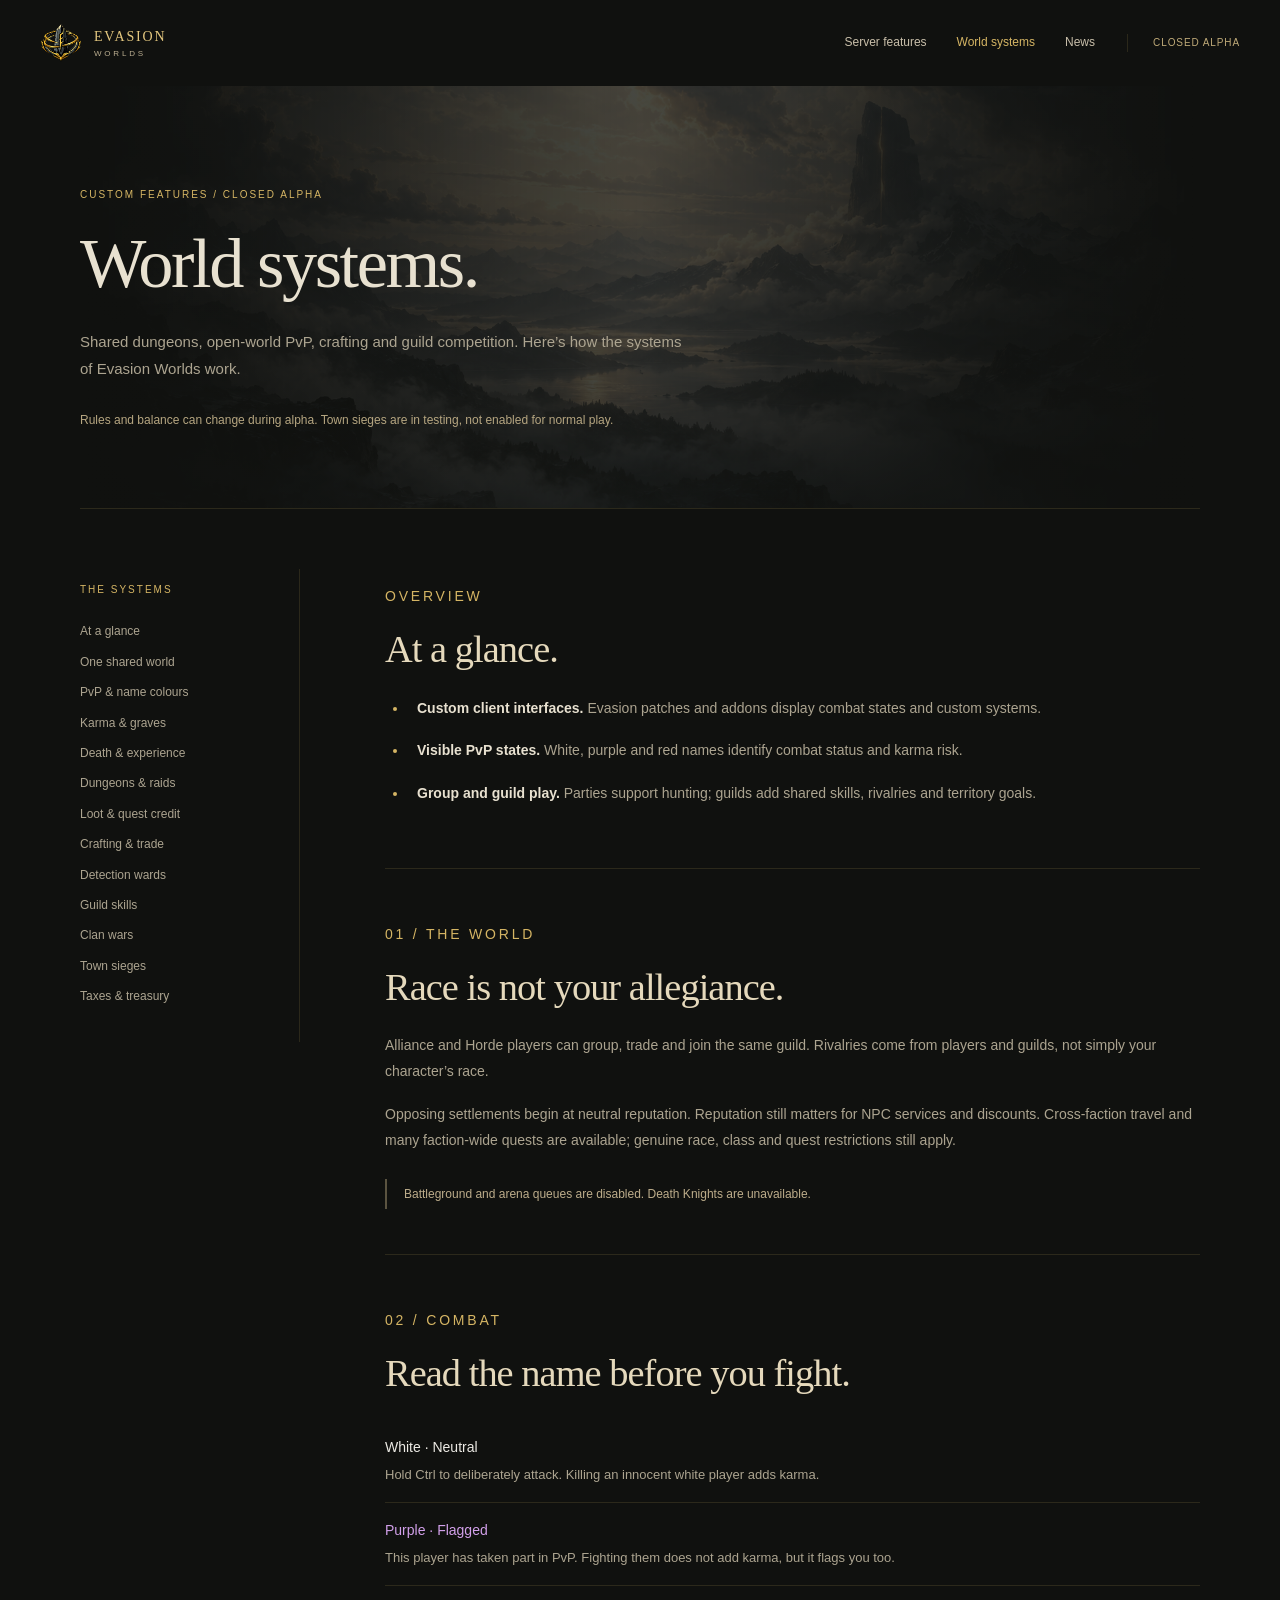
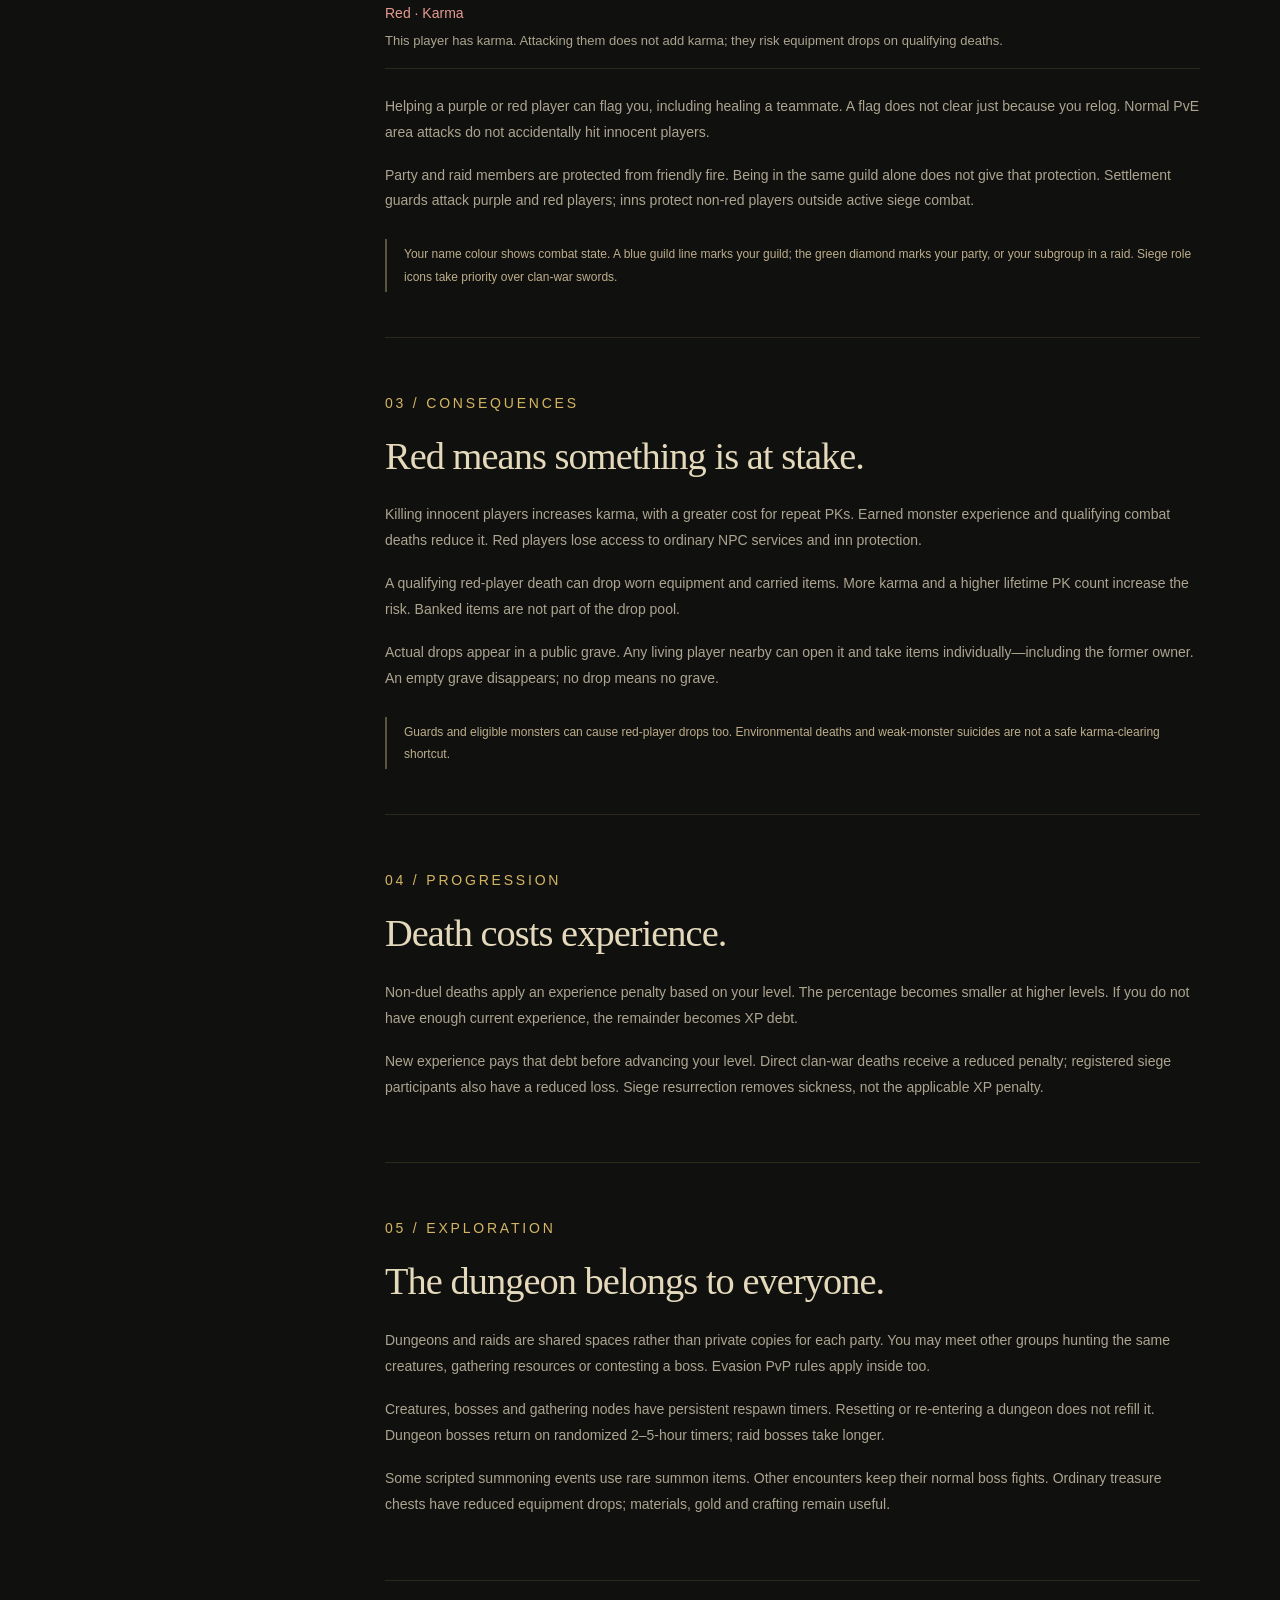
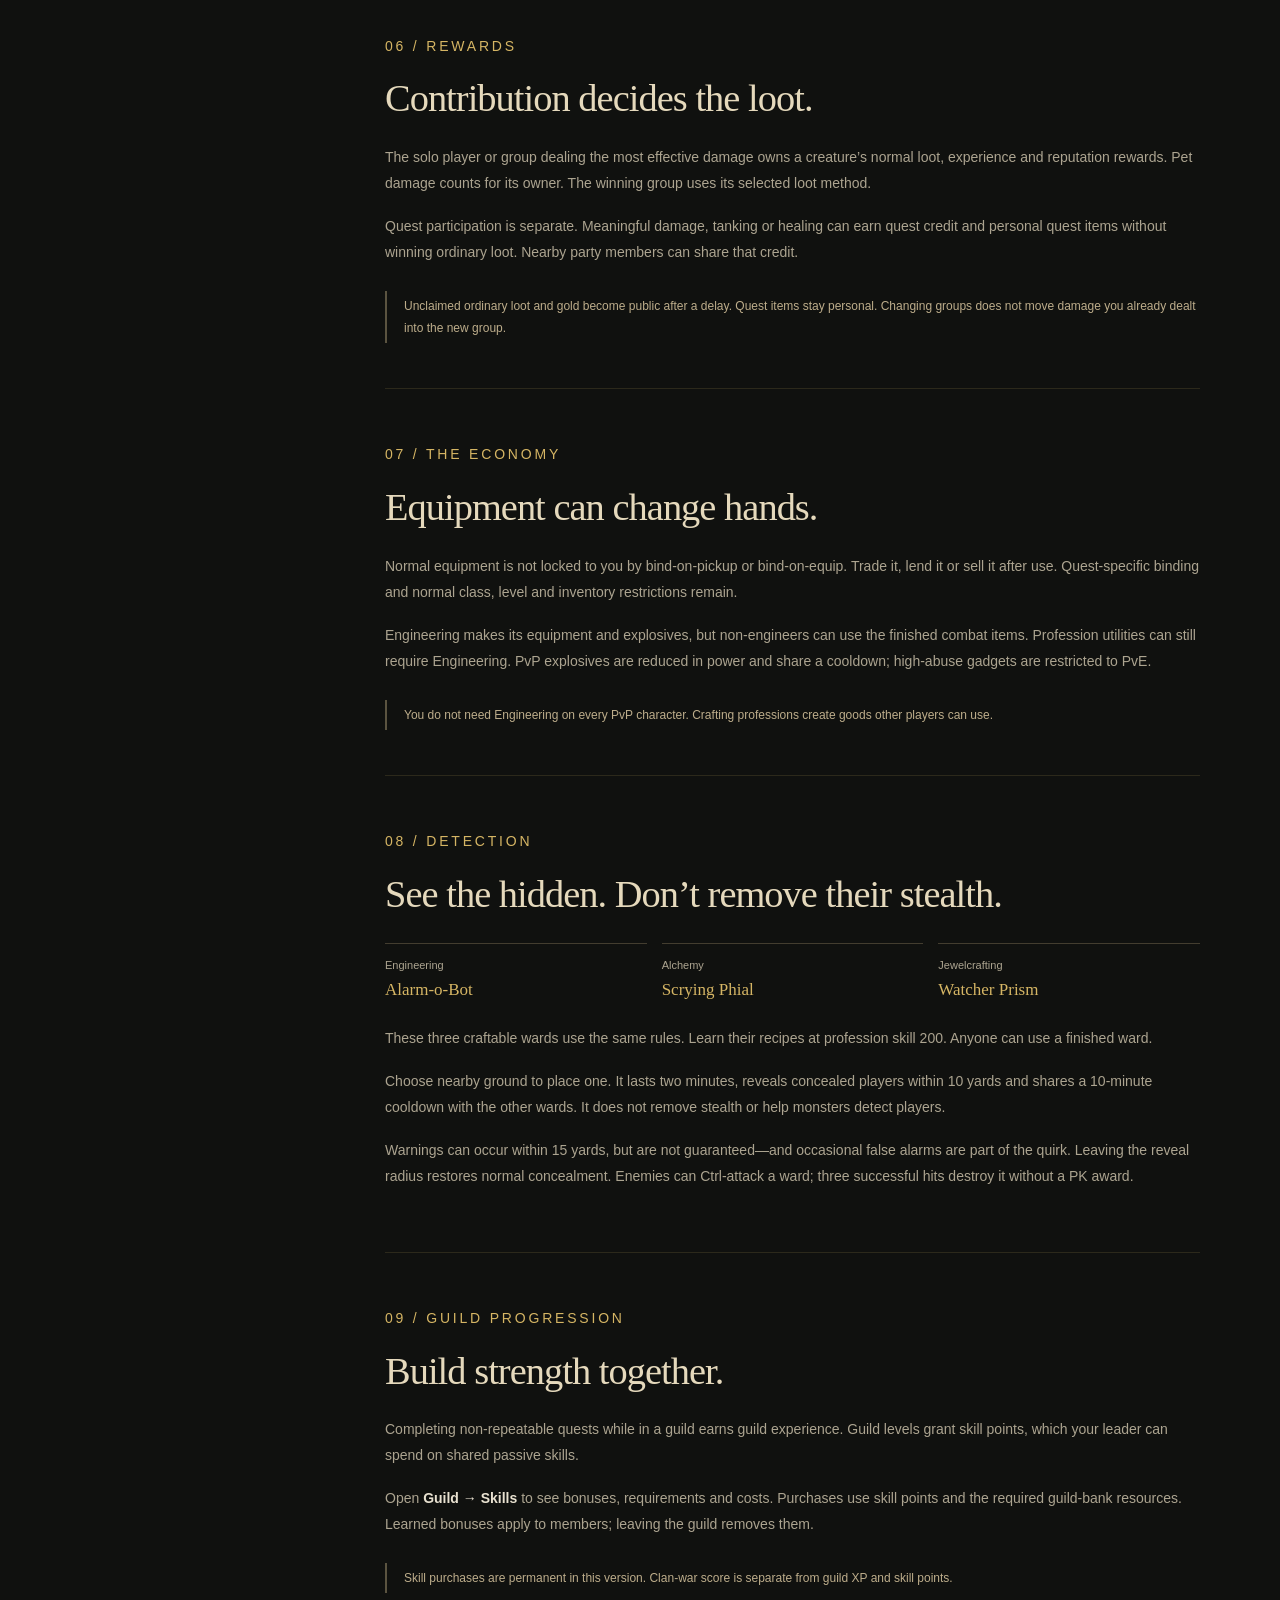
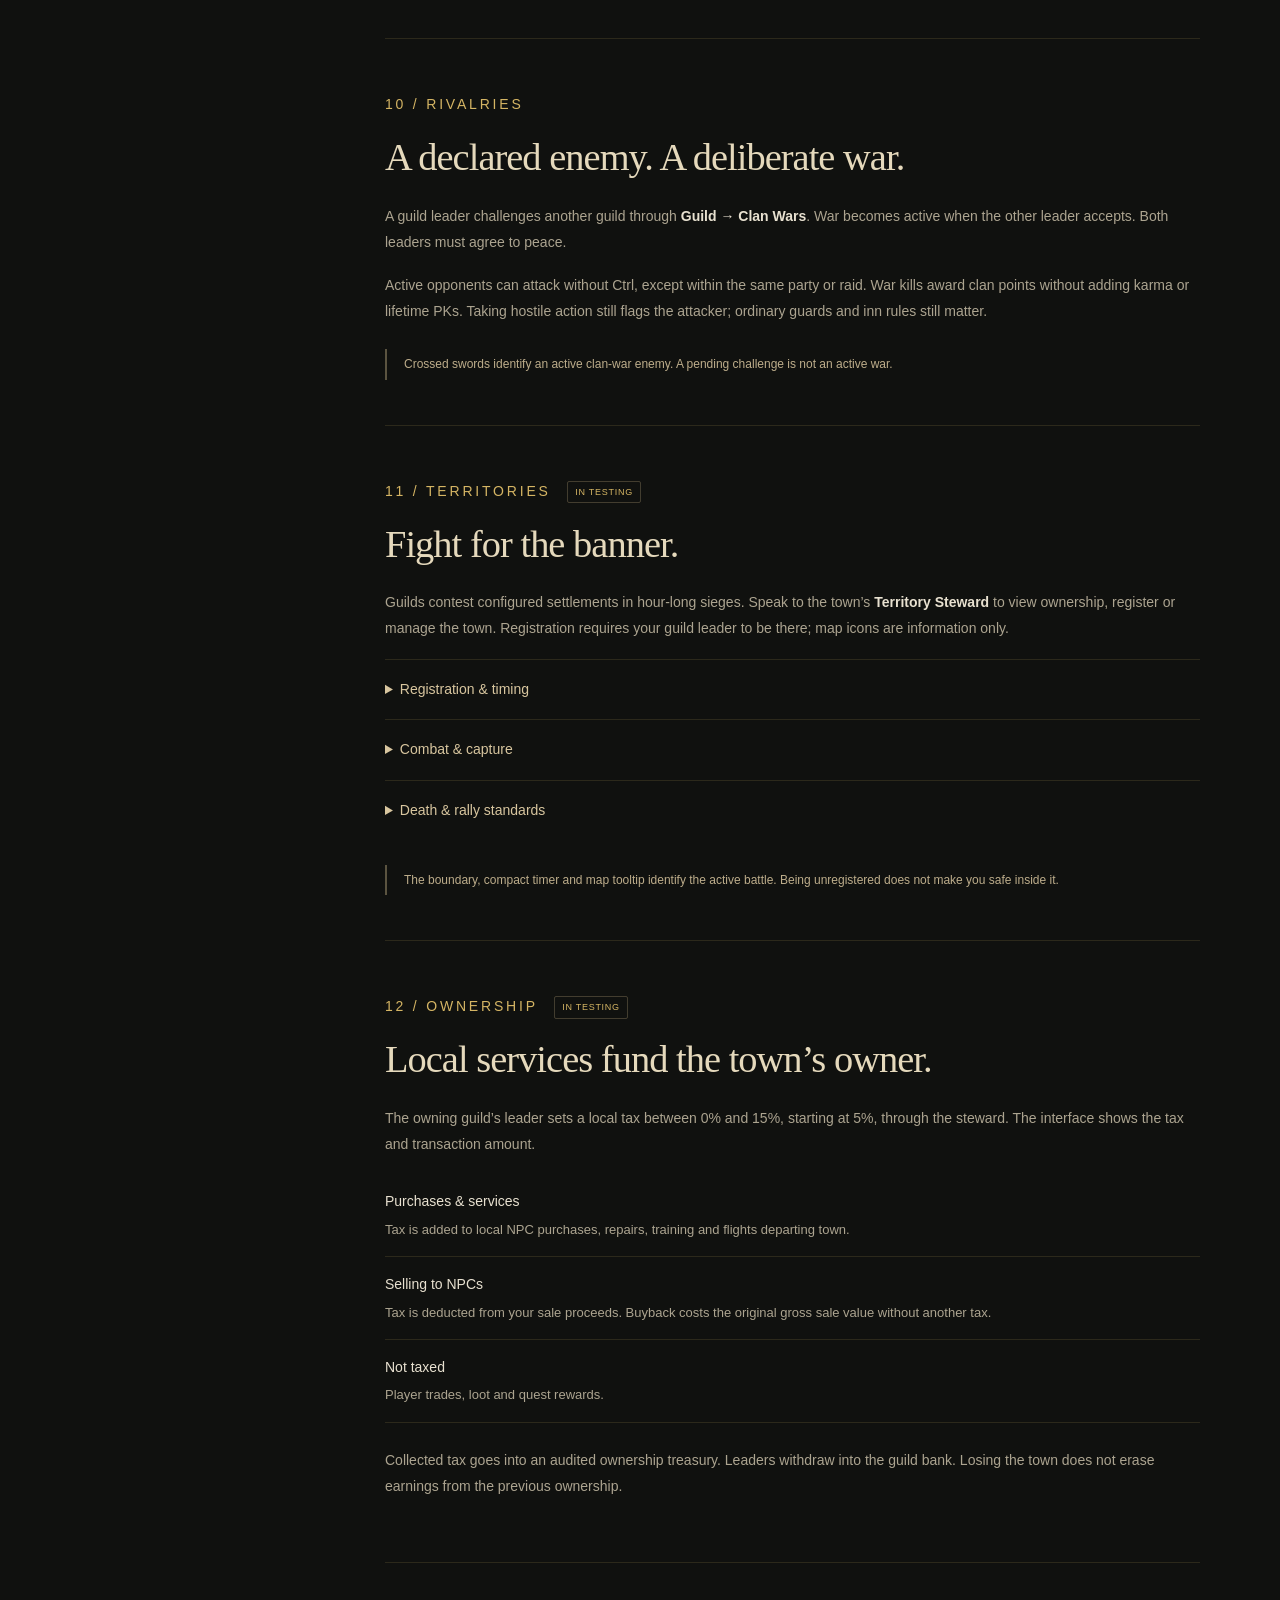
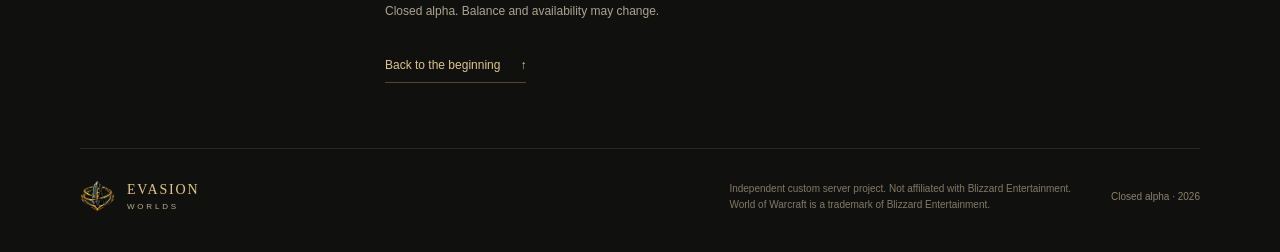
==== commit 4f7fa069: "Present the player guide as world systems" ====
--- a/guide.html
+++ b/guide.html
@@ -4,11 +4,11 @@
   <meta charset="utf-8">
   <meta name="viewport" content="width=device-width,initial-scale=1">
   <meta name="theme-color" content="#10110f">
-  <meta name="description" content="Learn Evasion Worlds: PvP flags, karma, graves, shared dungeons, crafting, guild skills, clan wars, town sieges and taxes.">
-  <meta property="og:title" content="Evasion Worlds · Player Guide">
-  <meta property="og:description" content="The rules of the world, explained. A practical guide for closed-alpha players.">
+  <meta name="description" content="Explore Evasion Worlds systems: PvP flags, karma, graves, shared dungeons, crafting, guild skills, clan wars, town sieges and taxes.">
+  <meta property="og:title" content="Evasion Worlds · World Systems">
+  <meta property="og:description" content="The custom features of Evasion Worlds: shared exploration, PvP consequences, crafting and guild competition.">
   <meta property="og:image" content="https://monolitas.github.io/Evasion-Wow-website/assets/mist-world.png">
-  <title>Player Guide · Evasion Worlds</title>
+  <title>World Systems · Evasion Worlds</title>
   <link rel="icon" href="assets/evasion-worlds.ico" sizes="any">
   <link rel="icon" href="assets/evasion-worlds-mark.png" type="image/png">
   <link rel="stylesheet" href="styles.css?v=1.2.1">
@@ -19,21 +19,21 @@
   <header class="site-header">
     <a class="brand" href="index.html" aria-label="Evasion Worlds home"><img src="assets/evasion-worlds-mark.png" width="42" height="42" alt=""><span>EVASION <small>WORLDS</small></span></a>
     <button class="menu-toggle" aria-controls="navigation" aria-expanded="false" aria-label="Open navigation">Menu <span aria-hidden="true">☰</span></button>
-    <nav id="navigation" aria-label="Main navigation"><a href="index.html#world">Server features</a><a href="guide.html" aria-current="page">Player guide</a><a href="index.html#join">News</a></nav>
+    <nav id="navigation" aria-label="Main navigation"><a href="index.html#world">Server features</a><a href="guide.html" aria-current="page">World systems</a><a href="index.html#join">News</a></nav>
     <span class="alpha-label">Closed alpha</span>
   </header>
   <main id="main">
     <section class="guide-hero section-inner" aria-labelledby="guide-title">
-      <p class="eyebrow">The field guide / Closed alpha</p>
-      <h1 id="guide-title">Know the world.<br>Choose your way.</h1>
-      <p>A quick guide to what changes in Evasion Worlds—and what those changes mean for you.</p>
+      <p class="eyebrow">Custom features / Closed alpha</p>
+      <h1 id="guide-title">World systems.</h1>
+      <p>Shared dungeons, open-world PvP, crafting and guild competition. Here’s how the systems of Evasion Worlds work.</p>
       <p class="guide-note">Rules and balance can change during alpha. Town sieges are in testing, not enabled for normal play.</p>
     </section>
     <div class="guide-layout section-inner">
       <aside class="guide-index">
-        <nav aria-label="Guide topics">
-          <p class="eyebrow">In this guide</p>
-          <a href="#first-steps">First steps</a><a href="#shared-world">One shared world</a>
+        <nav aria-label="World systems">
+          <p class="eyebrow">The systems</p>
+          <a href="#first-steps">At a glance</a><a href="#shared-world">One shared world</a>
           <a href="#pvp">PvP &amp; name colours</a><a href="#karma">Karma &amp; graves</a>
           <a href="#death">Death &amp; experience</a><a href="#dungeons">Dungeons &amp; raids</a>
           <a href="#loot">Loot &amp; quest credit</a><a href="#crafting">Crafting &amp; trade</a>
@@ -44,8 +44,8 @@
       </aside>
       <div class="guide-articles">
         <section class="guide-section" id="first-steps" aria-labelledby="first-title">
-          <p class="eyebrow">Start here</p><h2 id="first-title">Your first session.</h2>
-          <ol class="first-steps"><li><strong>Use the Evasion client updates.</strong> Keep the supplied patches and addons installed; they show the server’s combat states and custom interfaces.</li><li><strong>Learn the name colours.</strong> White, purple and red tell you whether a fight carries karma risk.</li><li><strong>Find a group or guild.</strong> Parties help you hunt; guilds add shared skills, rivalries and territory goals.</li></ol>
+          <p class="eyebrow">Overview</p><h2 id="first-title">At a glance.</h2>
+          <ul class="first-steps"><li><strong>Custom client interfaces.</strong> Evasion patches and addons display combat states and custom systems.</li><li><strong>Visible PvP states.</strong> White, purple and red names identify combat status and karma risk.</li><li><strong>Group and guild play.</strong> Parties support hunting; guilds add shared skills, rivalries and territory goals.</li></ul>
         </section>
         <section class="guide-section" id="shared-world" aria-labelledby="shared-title">
           <p class="eyebrow">01 / The world</p><h2 id="shared-title">Race is not your allegiance.</h2>
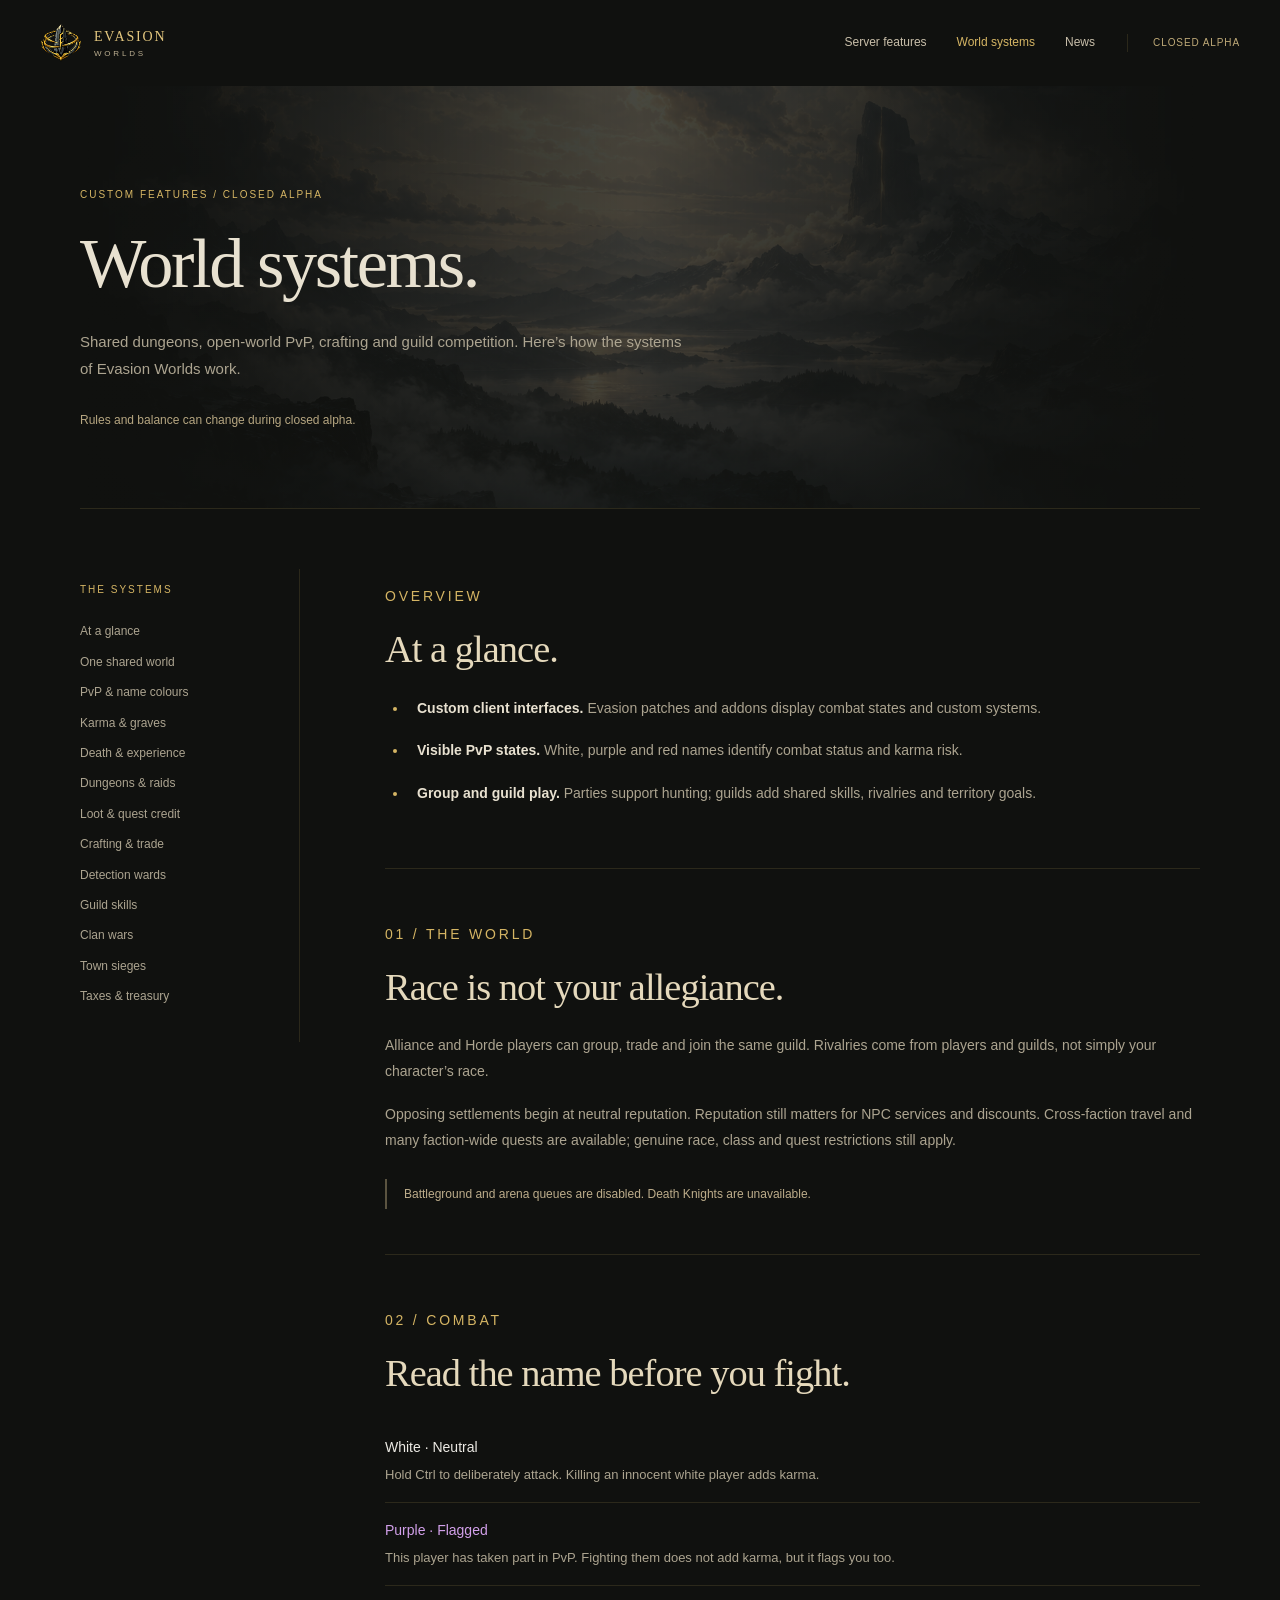
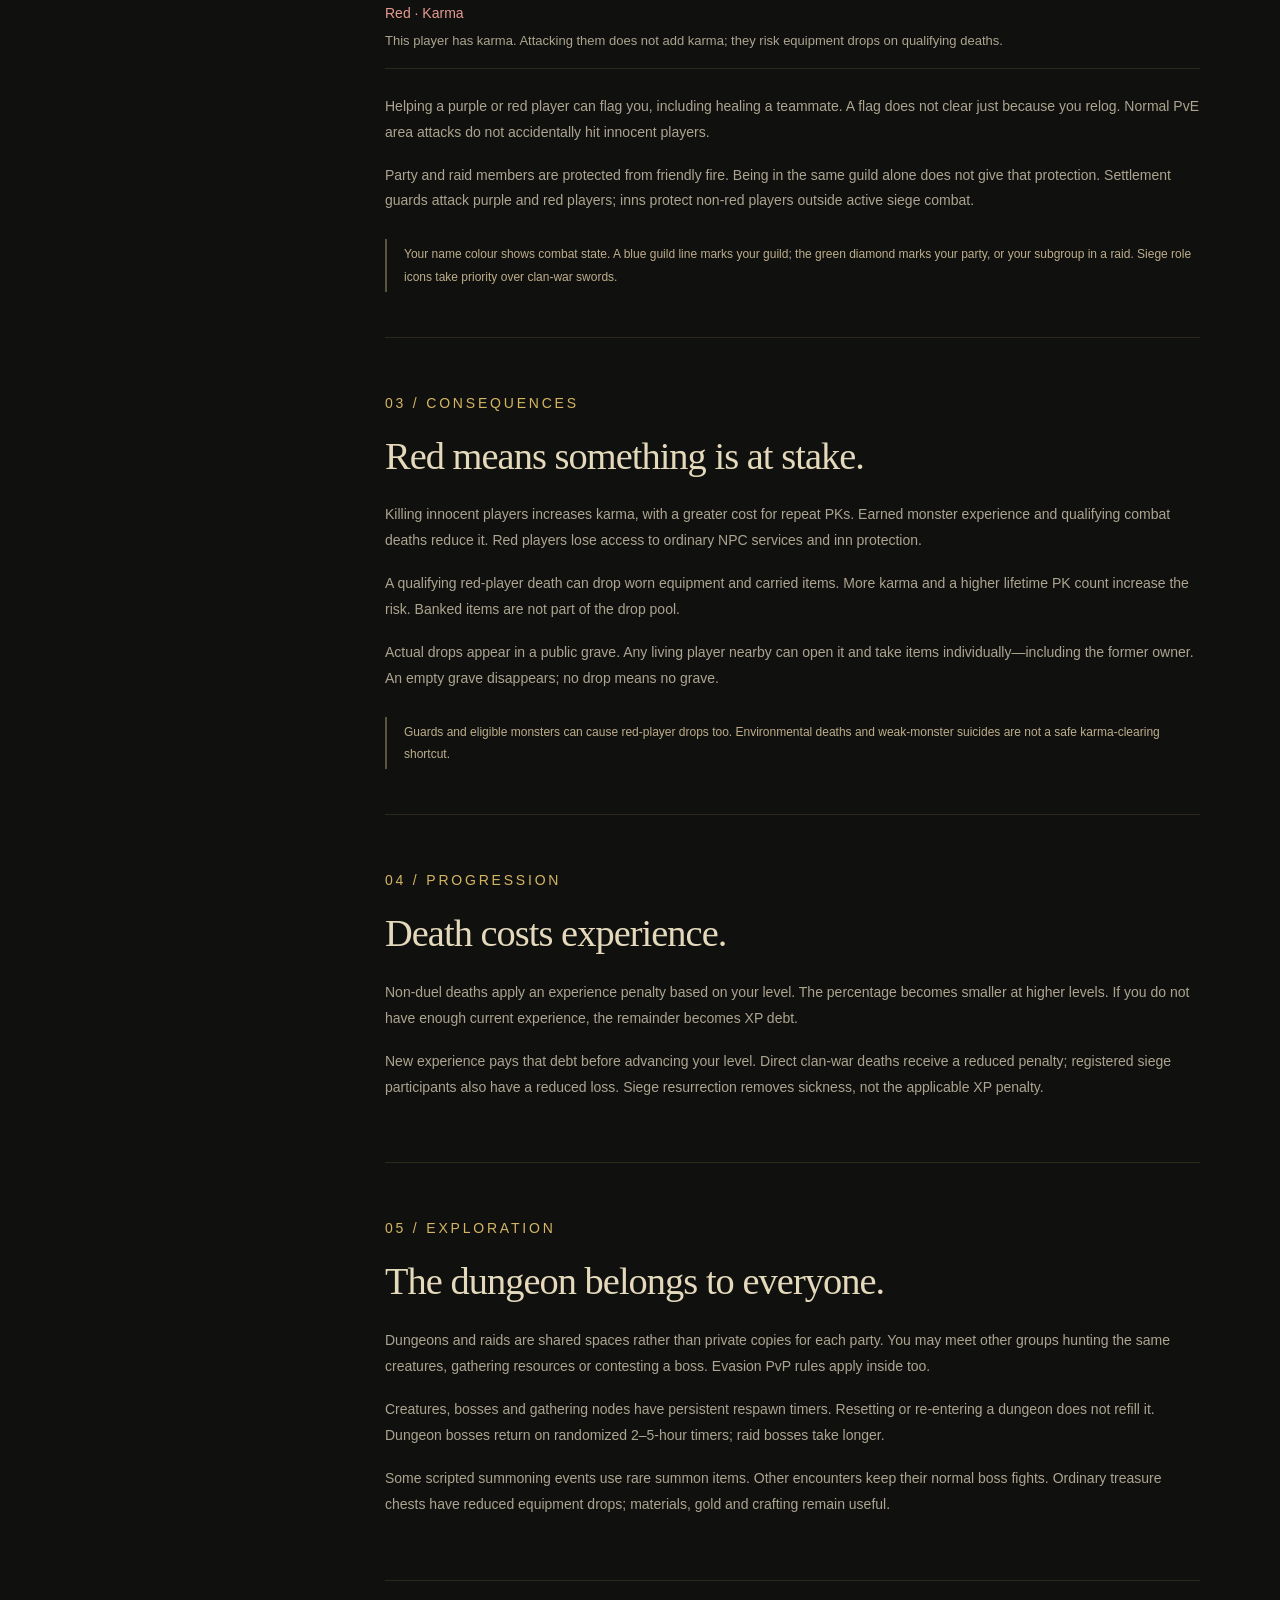
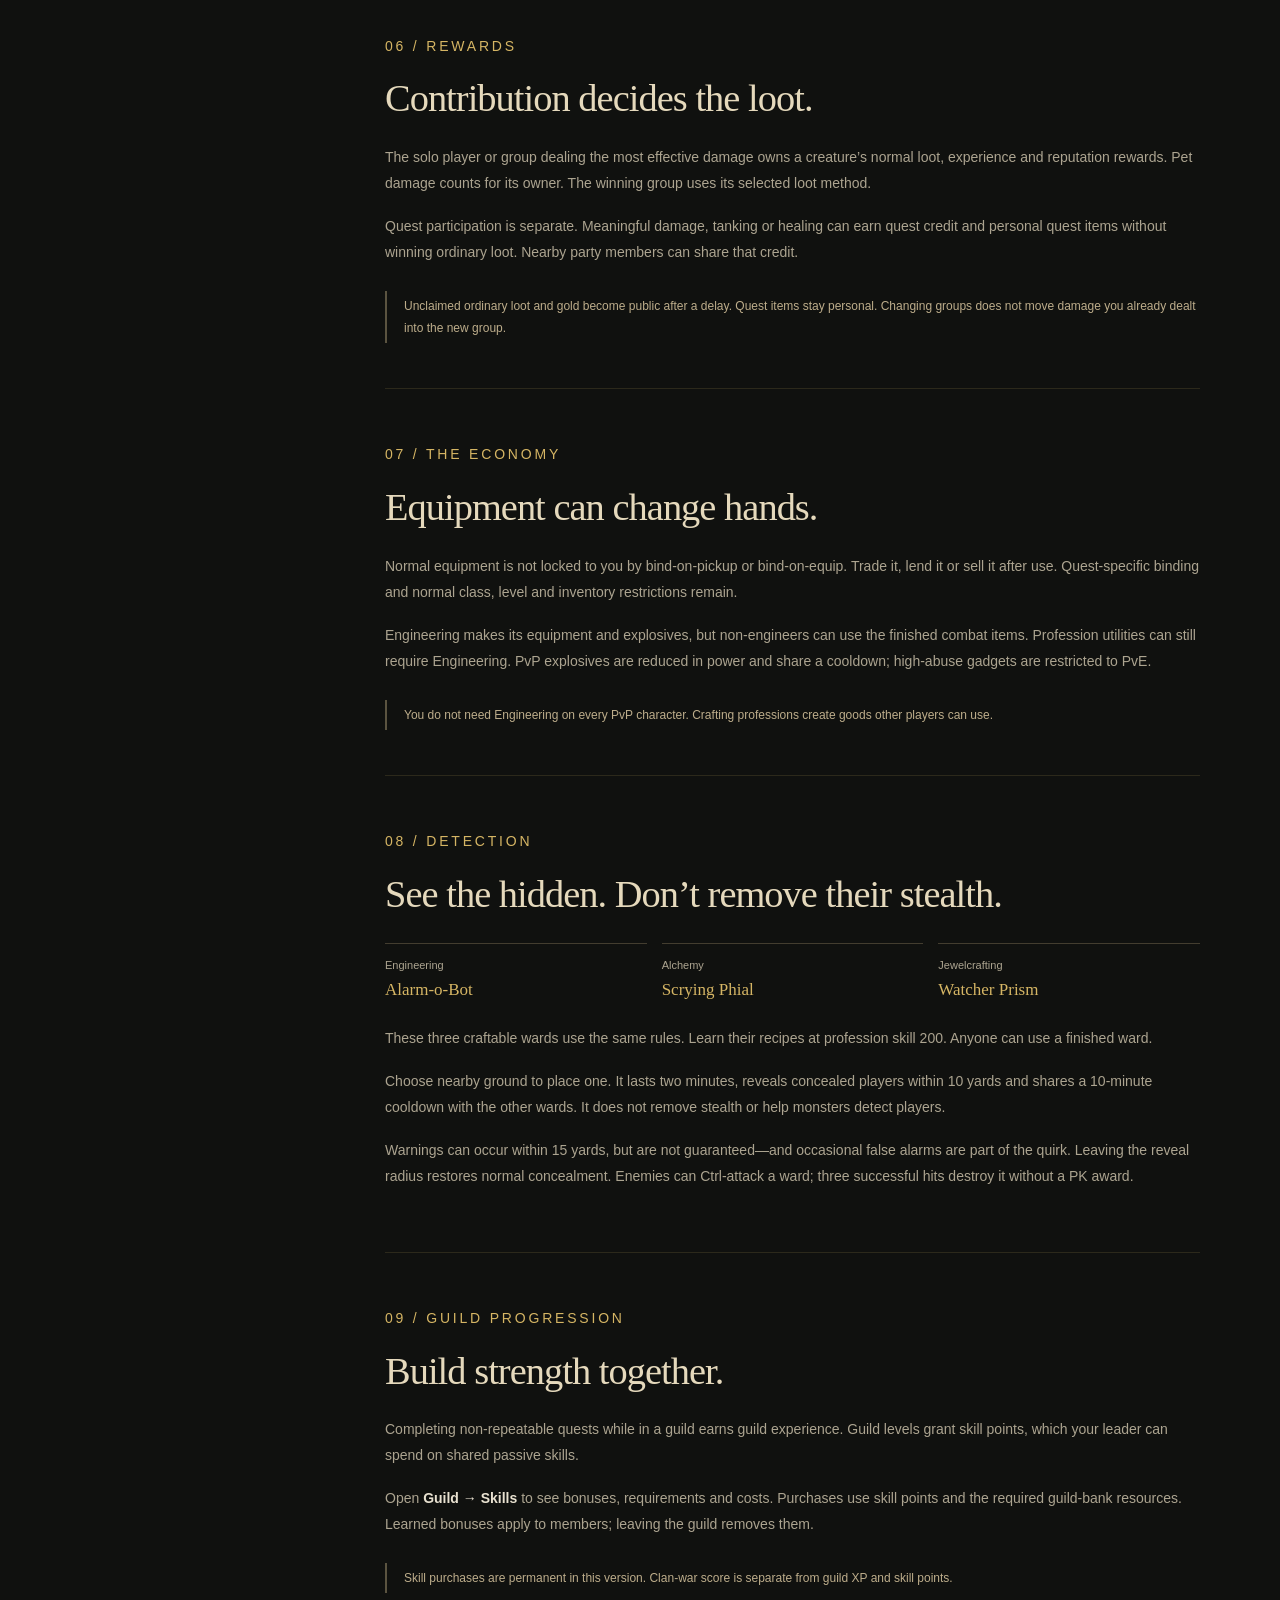
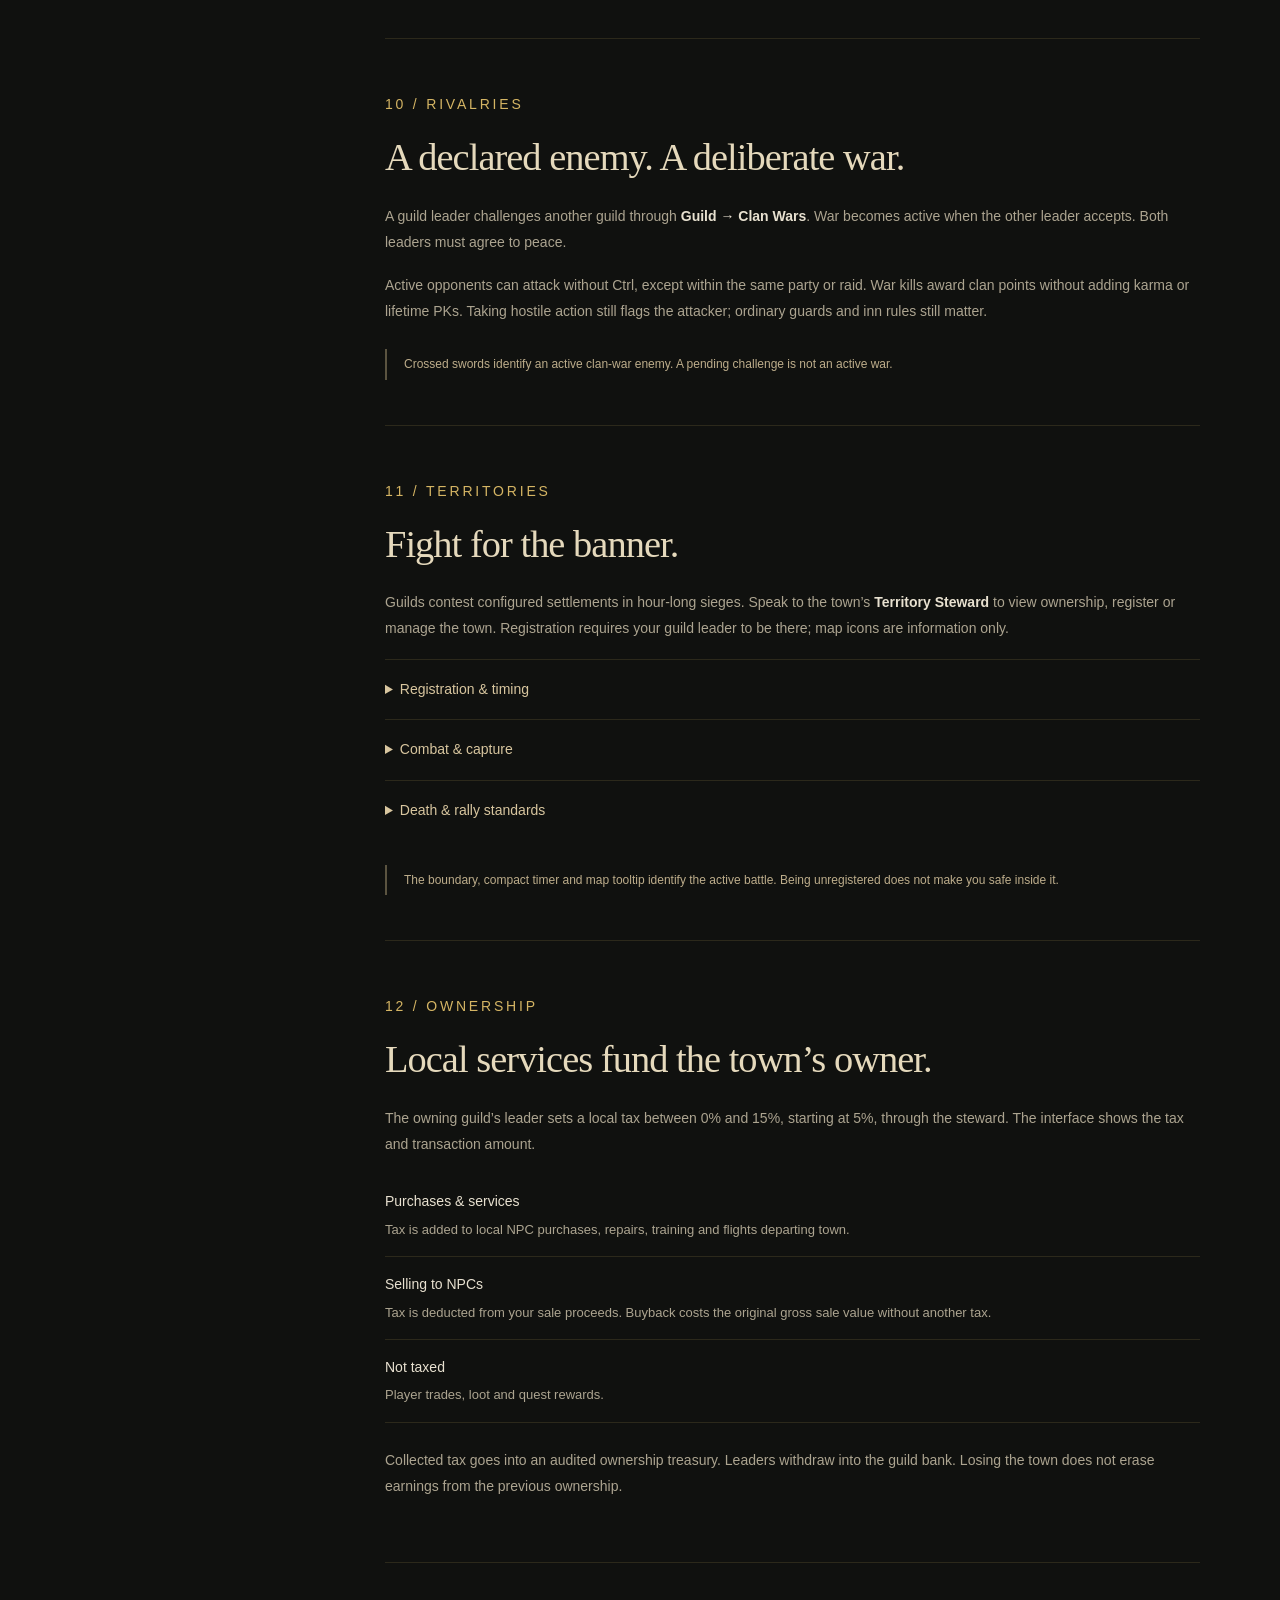
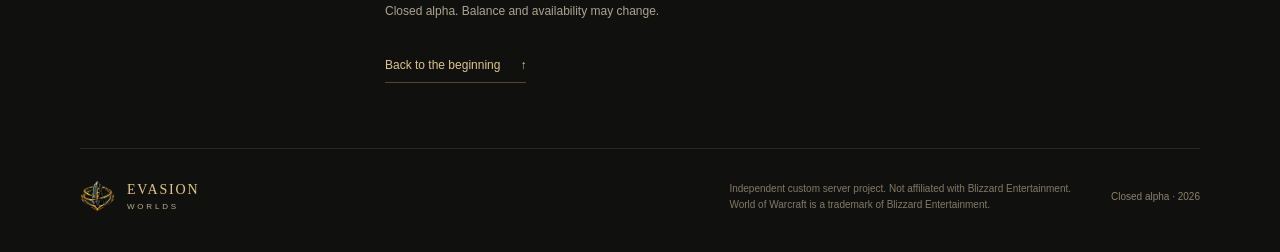
==== commit 3c92e8e0: "Remove testing labels from website features" ====
--- a/guide.html
+++ b/guide.html
@@ -27,7 +27,7 @@
       <p class="eyebrow">Custom features / Closed alpha</p>
       <h1 id="guide-title">World systems.</h1>
       <p>Shared dungeons, open-world PvP, crafting and guild competition. Here’s how the systems of Evasion Worlds work.</p>
-      <p class="guide-note">Rules and balance can change during alpha. Town sieges are in testing, not enabled for normal play.</p>
+      <p class="guide-note">Rules and balance can change during closed alpha.</p>
     </section>
     <div class="guide-layout section-inner">
       <aside class="guide-index">
@@ -110,7 +110,7 @@
           <p class="guide-tip">Crossed swords identify an active clan-war enemy. A pending challenge is not an active war.</p>
         </section>
         <section class="guide-section" id="sieges" aria-labelledby="siege-title">
-          <p class="eyebrow">11 / Territories <span class="testing-label">In testing</span></p><h2 id="siege-title">Fight for the banner.</h2>
+          <p class="eyebrow">11 / Territories</p><h2 id="siege-title">Fight for the banner.</h2>
           <p>Guilds contest configured settlements in hour-long sieges. Speak to the town’s <strong>Territory Steward</strong> to view ownership, register or manage the town. Registration requires your guild leader to be there; map icons are information only.</p>
           <details class="guide-details"><summary>Registration &amp; timing</summary><p>Owners receive seven days of protection and choose a five-hour evening window between 15:00 and midnight. After protection expires, a declaration schedules the next day’s siege. Attackers vote for a start time; voting closes at 23:59 on declaration day and registration closes one hour before battle. Times use London time.</p><p>A registered roster is frozen. Switching guilds does not let you change sides. One guild can own only one settlement.</p></details>
           <details class="guide-details"><summary>Combat &amp; capture</summary><p>Everyone inside the siege boundary is flagged, including visitors. Siege combat adds no new karma or PK points; existing red-player drop risks remain. Ordinary town services close.</p><p>A registered attacking guild’s leader channels at the banner for 60 seconds. Moving, disabling crowd control, death or logout interrupt capture; damage alone does not. Capture changes guard loyalty and ejects everyone except the new defending guild. Immediate recapture is possible. Whoever controls the banner at the deadline wins.</p></details>
@@ -118,7 +118,7 @@
           <p class="guide-tip">The boundary, compact timer and map tooltip identify the active battle. Being unregistered does not make you safe inside it.</p>
         </section>
         <section class="guide-section" id="taxes" aria-labelledby="tax-title">
-          <p class="eyebrow">12 / Ownership <span class="testing-label">In testing</span></p><h2 id="tax-title">Local services fund the town’s owner.</h2>
+          <p class="eyebrow">12 / Ownership</p><h2 id="tax-title">Local services fund the town’s owner.</h2>
           <p>The owning guild’s leader sets a local tax between 0% and 15%, starting at 5%, through the steward. The interface shows the tax and transaction amount.</p>
           <dl class="tax-key"><div><dt>Purchases &amp; services</dt><dd>Tax is added to local NPC purchases, repairs, training and flights departing town.</dd></div><div><dt>Selling to NPCs</dt><dd>Tax is deducted from your sale proceeds. Buyback costs the original gross sale value without another tax.</dd></div><div><dt>Not taxed</dt><dd>Player trades, loot and quest rewards.</dd></div></dl>
           <p>Collected tax goes into an audited ownership treasury. Leaders withdraw into the guild bank. Losing the town does not erase earnings from the previous ownership.</p>
--- a/guide.css
+++ b/guide.css
@@ -28,7 +28,6 @@
 .ward-list{display:grid;grid-template-columns:repeat(3,1fr);gap:15px;margin:26px 0}
 .ward-list span{border-top:1px solid #ceb88944;padding-top:12px;color:var(--muted);font-size:11px}
 .ward-list strong{display:block;font:17px Georgia,serif;margin-top:4px;color:var(--gold)}
-.testing-label{display:inline-block;margin-left:10px;font-size:9px;letter-spacing:.08em;padding:2px 7px;border:1px solid #ceb88944;border-radius:2px;vertical-align:middle}
 .guide-details{border-top:1px solid var(--line)}
 .guide-details summary{padding:17px 0;cursor:pointer;font-size:14px;color:#d8c69f}
 .guide-details summary:hover{color:#f2dbaa}
